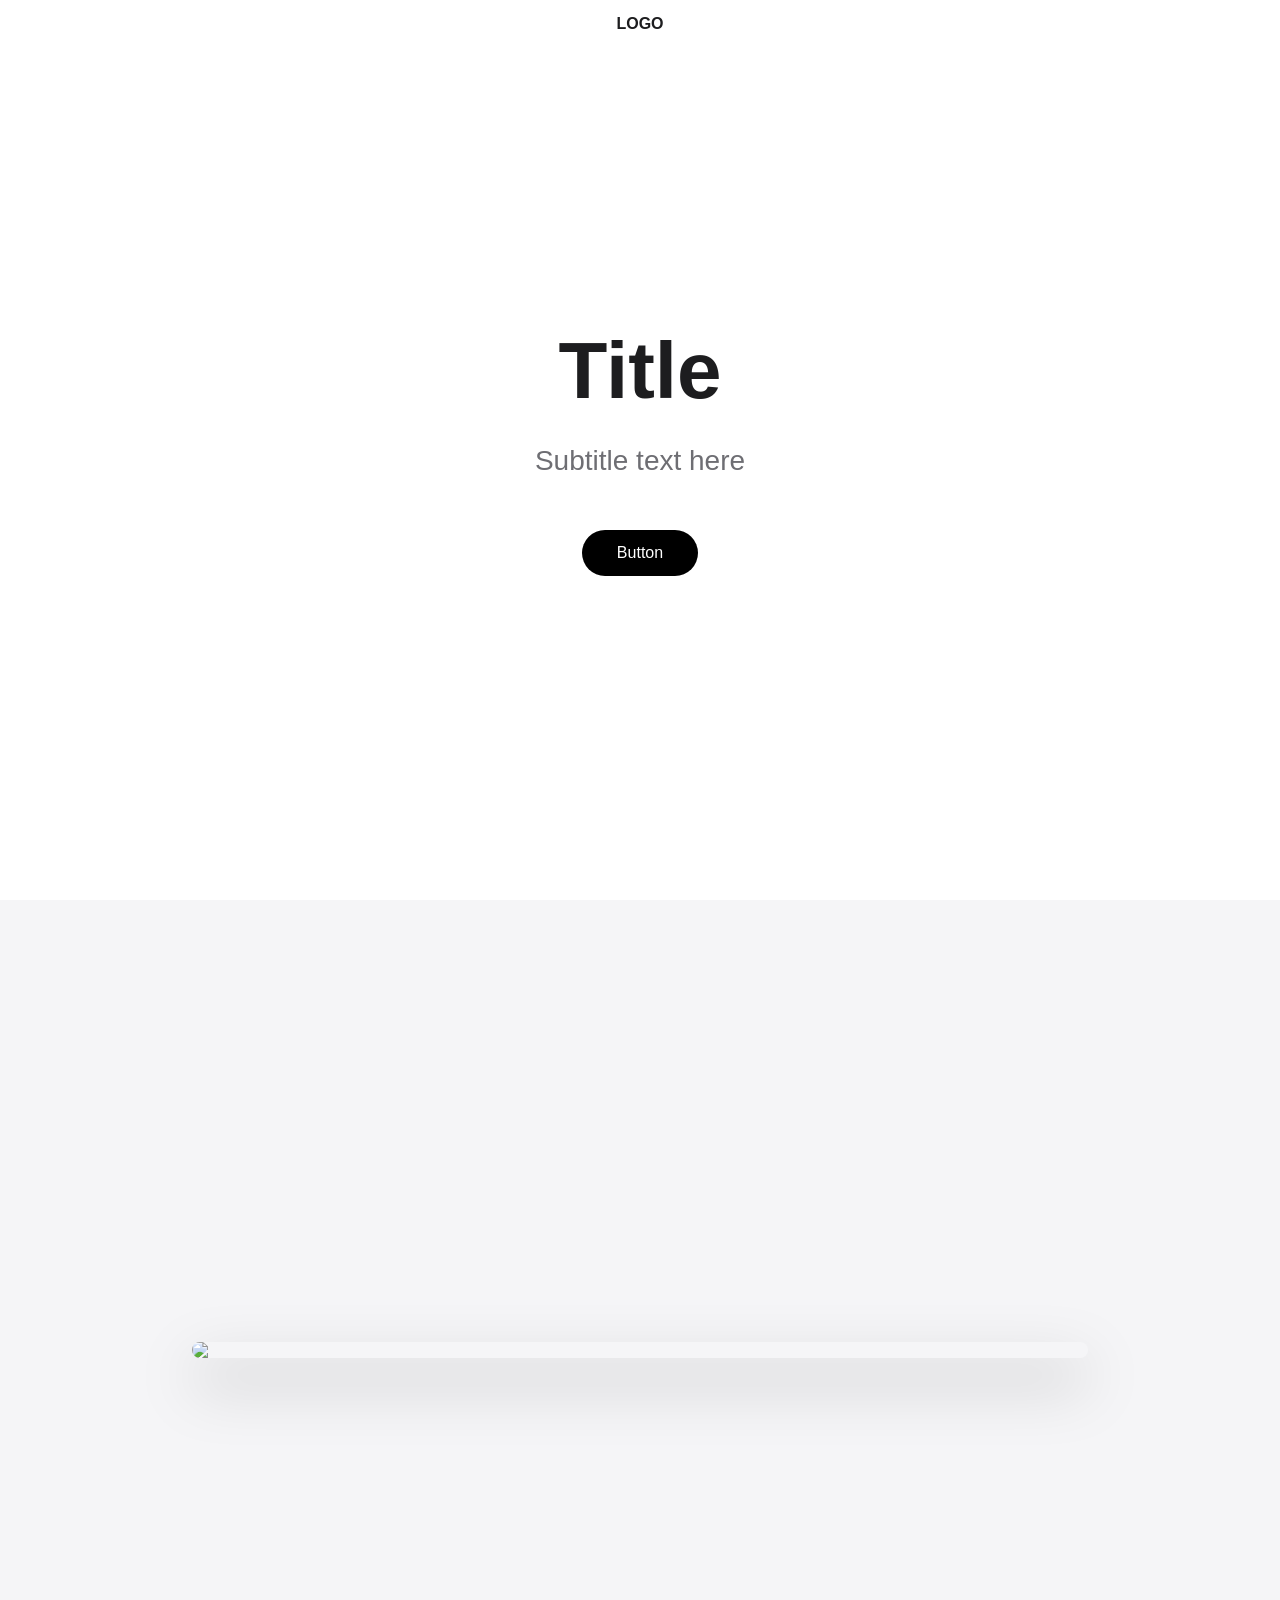
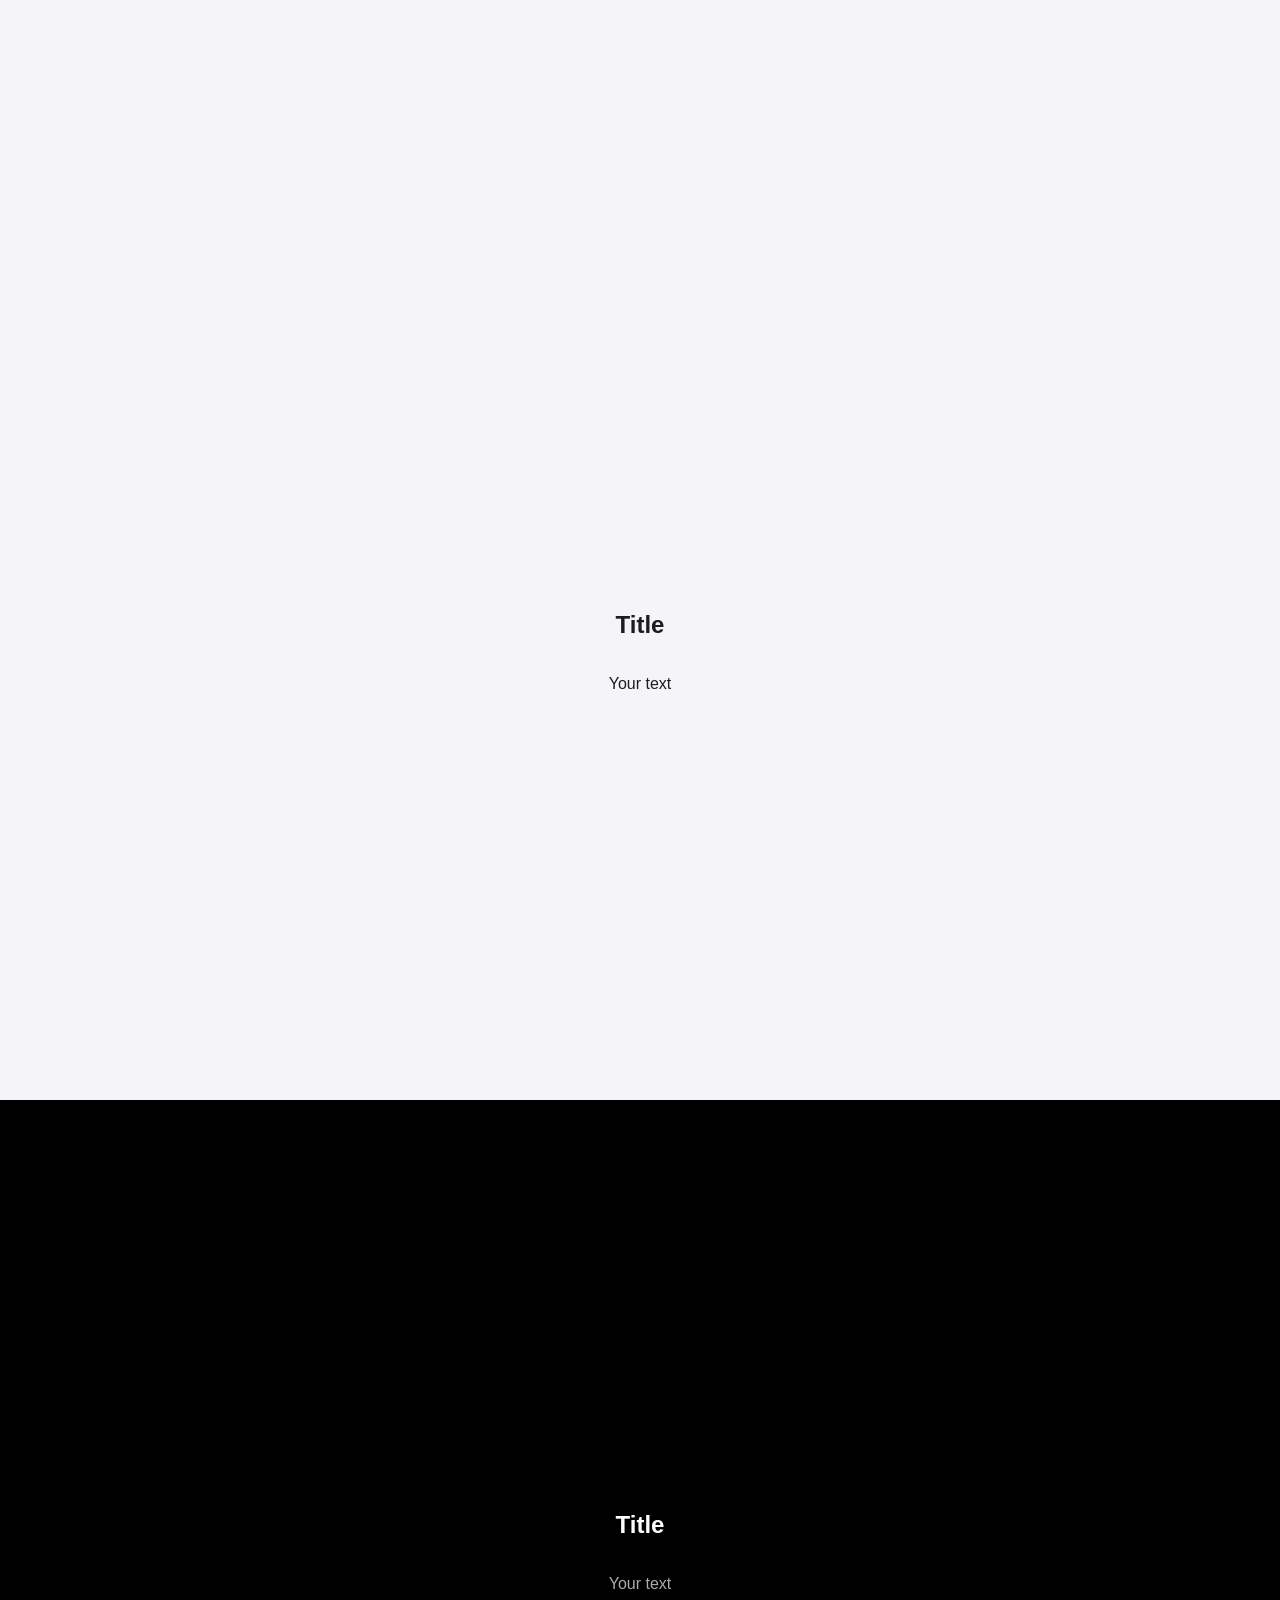
==== index.html @ 736984af "Add files via upload" ====
<!DOCTYPE html>
<html lang="en">
<head>
<meta charset="UTF-8">
<meta name="viewport" content="width=device-width, initial-scale=1.0">
<title>Website</title>

<style>
body {
    margin: 0;
    font-family: -apple-system, BlinkMacSystemFont, "San Francisco", Arial;
    background: #f5f5f7;
    color: #1d1d1f;
    overflow-x: hidden;
}

/* HEADER */
header {
    position: fixed;
    width: 100%;
    top: 0;
    background: rgba(255,255,255,0.7);
    backdrop-filter: blur(15px);
    padding: 15px 0;
    text-align: center;
    font-weight: 600;
    z-index: 1000;
}

/* SECTIONS */
section {
    height: 100vh;
    display: flex;
    flex-direction: column;
    justify-content: center;
    align-items: center;
    text-align: center;

    opacity: 0;
    transform: translateY(60px);
    transition: 1s ease;
}

section.active {
    opacity: 1;
    transform: translateY(0);
}

/* HERO */
.hero {
    background: white;
}

.hero h1 {
    font-size: 80px;
    margin: 0;
}

.hero p {
    font-size: 28px;
    color: #6e6e73;
}

/* IMAGE BLOCK */
.image-block img {
    width: 70%;
    border-radius: 30px;
    box-shadow: 0 25px 60px rgba(0,0,0,0.25);
    transition: 1s;
}

.image-block img:hover {
    transform: scale(1.05);
}

/* DARK SECTION */
.dark {
    background: black;
    color: white;
}

.dark p {
    color: #aaa;
}

/* BUTTON */
button {
    margin-top: 25px;
    padding: 14px 35px;
    border-radius: 30px;
    border: none;
    background: black;
    color: white;
    font-size: 16px;
    cursor: pointer;
    transition: 0.3s;
}

button:hover {
    background: #333;
}

/* FADE IN ON SCROLL */
.fade {
    opacity: 0;
    transform: translateY(50px);
    transition: 1s;
}

.fade.show {
    opacity: 1;
    transform: translateY(0);
}

</style>
</head>

<body>

<header>LOGO</header>

<!-- HERO -->
<section class="hero active">
    <h1>Title</h1>
    <p>Subtitle text here</p>
    <button>Button</button>
</section>

<!-- IMAGE -->
<section class="image-block">
    <img src="https://images.unsplash.com/photo-1517336714739-489689fd1ca8">
</section>

<!-- SECOND -->
<section>
    <h1>Title</h1>
    <p>Your text</p>
</section>

<!-- DARK -->
<section class="dark">
    <h1>Title</h1>
    <p>Your text</p>
</section>

<script>
const sections = document.querySelectorAll("section");

window.addEventListener("scroll", () => {
    sections.forEach(sec => {
        const top = sec.getBoundingClientRect().top;
        if (top < window.innerHeight - 100) {
            sec.classList.add("active");
        }
    });
});
</script>

</body>
</html>
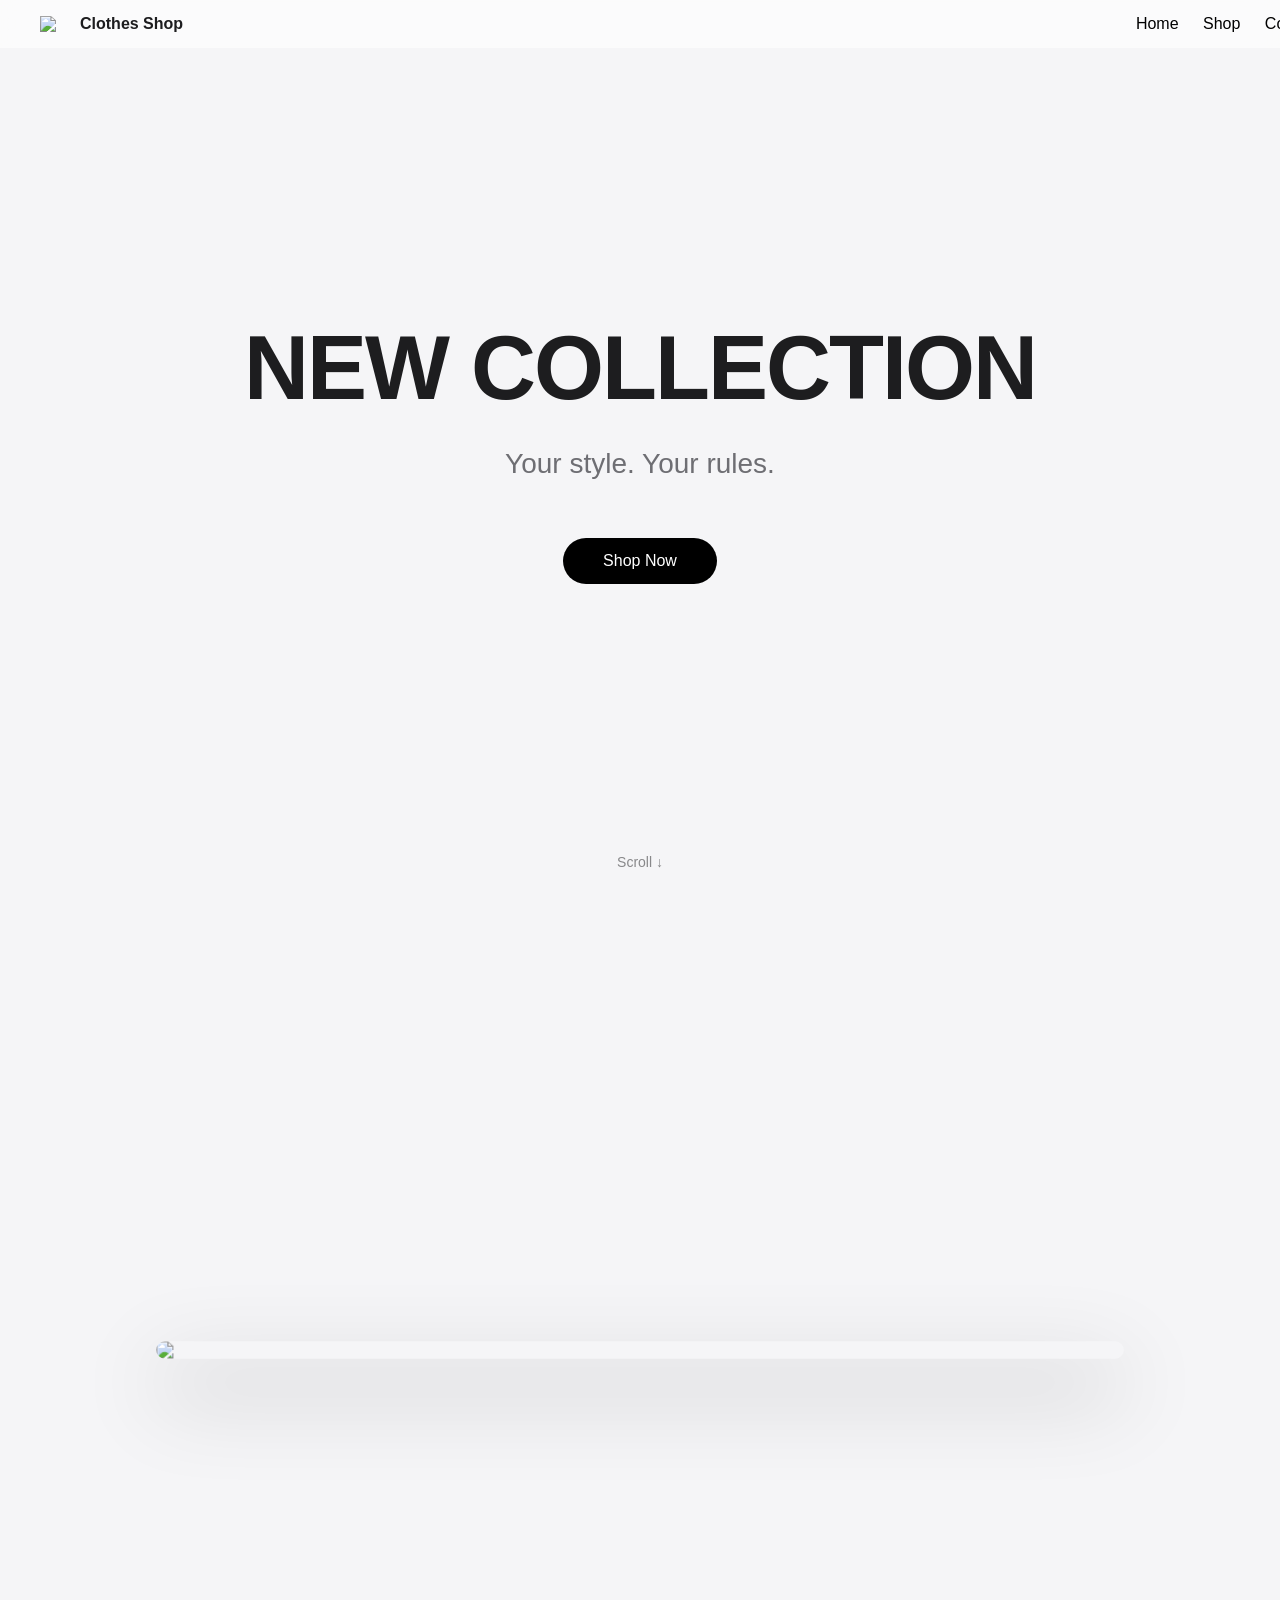
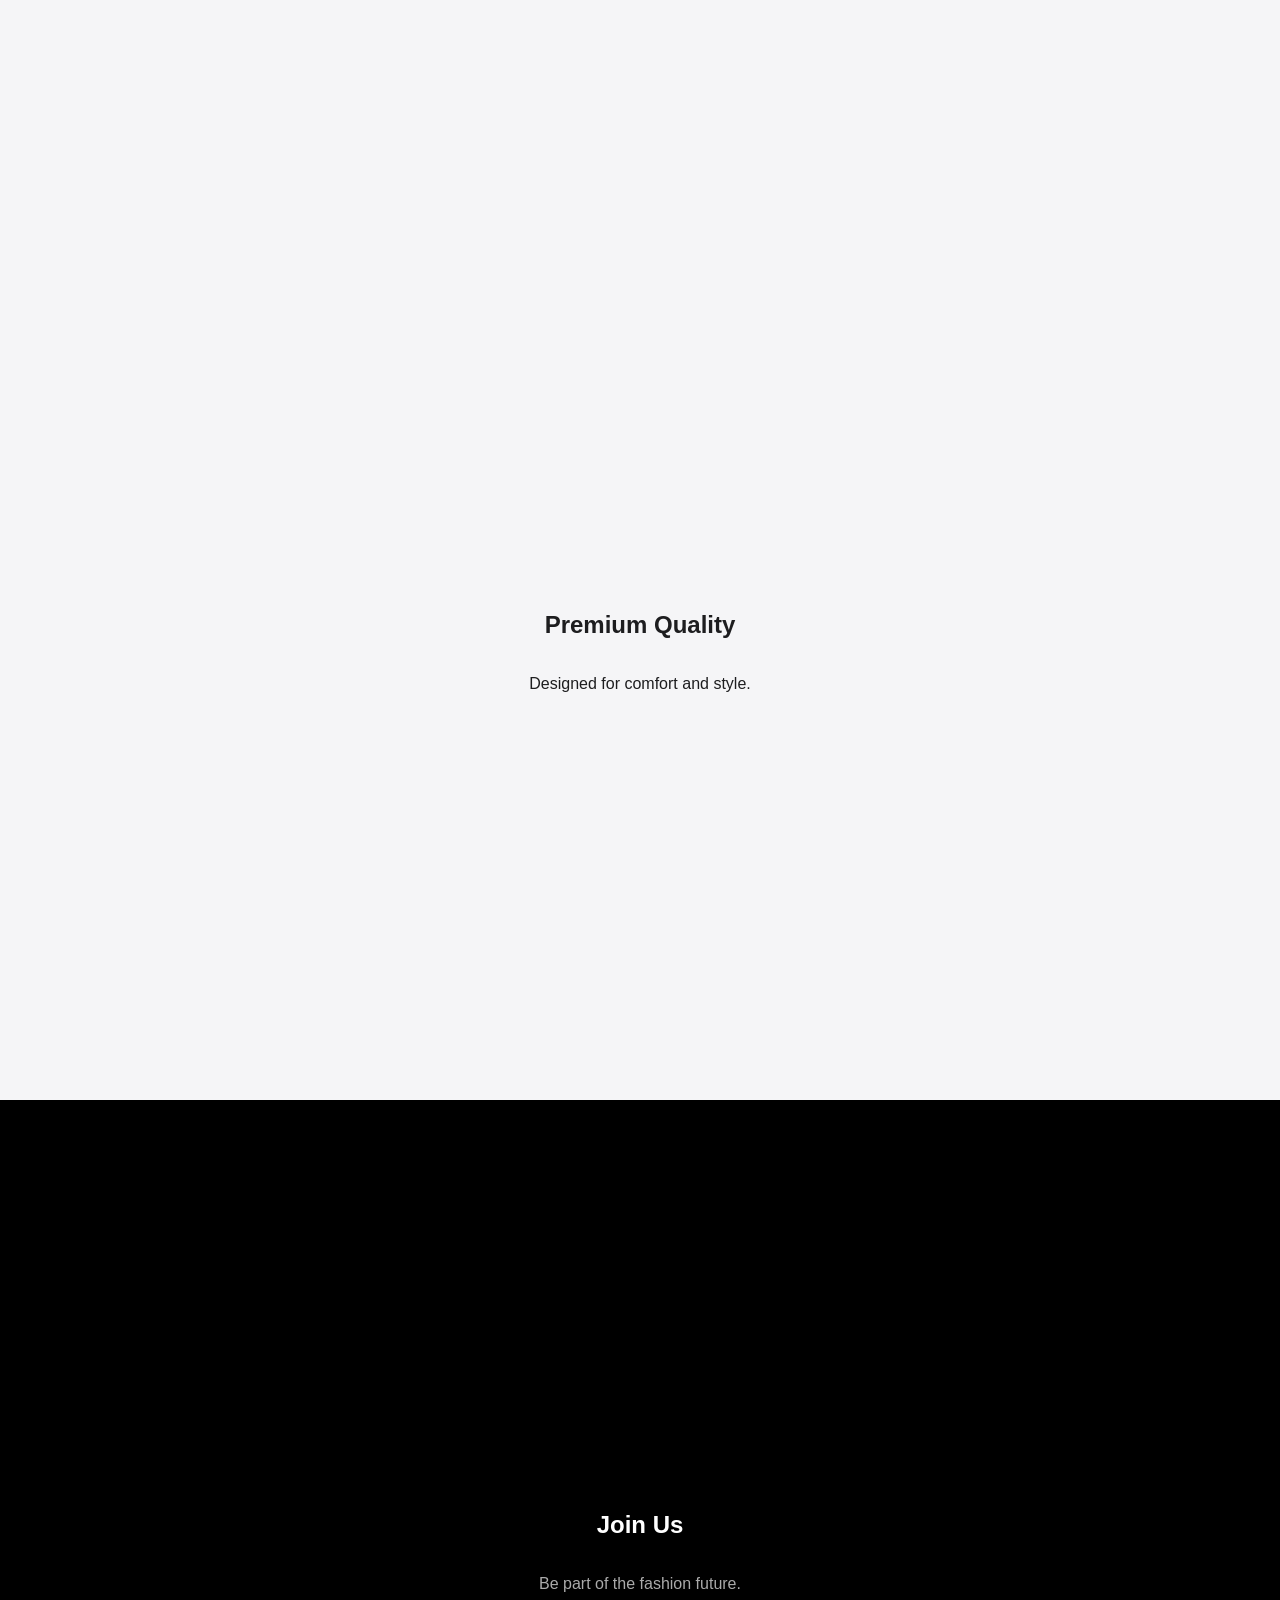
==== commit 87d61765: "Rename зшл.html to index.html" ====
--- a/index.html
+++ b/index.html
@@ -3,12 +3,12 @@
 <head>
 <meta charset="UTF-8">
 <meta name="viewport" content="width=device-width, initial-scale=1.0">
-<title>Website</title>
+<title>Clothes Shop</title>
 
 <style>
 body {
     margin: 0;
-    font-family: -apple-system, BlinkMacSystemFont, "San Francisco", Arial;
+    font-family: -apple-system, BlinkMacSystemFont, Arial;
     background: #f5f5f7;
     color: #1d1d1f;
     overflow-x: hidden;
@@ -19,12 +19,37 @@
     position: fixed;
     width: 100%;
     top: 0;
-    background: rgba(255,255,255,0.7);
+    display: flex;
+    justify-content: space-between;
+    align-items: center;
+    padding: 15px 40px;
+    background: rgba(255,255,255,0.6);
     backdrop-filter: blur(15px);
-    padding: 15px 0;
-    text-align: center;
+    z-index: 1000;
+}
+
+.logo {
+    display: flex;
+    align-items: center;
+    gap: 10px;
     font-weight: 600;
-    z-index: 1000;
+}
+
+.logo img {
+    width: 30px;
+}
+
+/* NAV */
+nav a {
+    margin-left: 20px;
+    text-decoration: none;
+    color: black;
+    font-weight: 500;
+    transition: 0.3s;
+}
+
+nav a:hover {
+    opacity: 0.6;
 }
 
 /* SECTIONS */
@@ -37,23 +62,20 @@
     text-align: center;
 
     opacity: 0;
-    transform: translateY(60px);
-    transition: 1s ease;
+    transform: translateY(80px) scale(0.95);
+    transition: all 1s ease;
 }
 
 section.active {
     opacity: 1;
-    transform: translateY(0);
+    transform: translateY(0) scale(1);
 }
 
 /* HERO */
-.hero {
-    background: white;
-}
-
 .hero h1 {
-    font-size: 80px;
+    font-size: 90px;
     margin: 0;
+    letter-spacing: -2px;
 }
 
 .hero p {
@@ -61,55 +83,59 @@
     color: #6e6e73;
 }
 
-/* IMAGE BLOCK */
-.image-block img {
-    width: 70%;
-    border-radius: 30px;
-    box-shadow: 0 25px 60px rgba(0,0,0,0.25);
-    transition: 1s;
-}
-
-.image-block img:hover {
-    transform: scale(1.05);
-}
-
-/* DARK SECTION */
-.dark {
-    background: black;
-    color: white;
-}
-
-.dark p {
-    color: #aaa;
-}
-
 /* BUTTON */
 button {
-    margin-top: 25px;
-    padding: 14px 35px;
+    margin-top: 30px;
+    padding: 14px 40px;
     border-radius: 30px;
     border: none;
     background: black;
     color: white;
     font-size: 16px;
     cursor: pointer;
-    transition: 0.3s;
+    transition: 0.4s;
 }
 
 button:hover {
-    background: #333;
-}
-
-/* FADE IN ON SCROLL */
-.fade {
-    opacity: 0;
-    transform: translateY(50px);
-    transition: 1s;
-}
-
-.fade.show {
-    opacity: 1;
-    transform: translateY(0);
+    transform: scale(1.05);
+    background: #222;
+}
+
+/* IMAGE BLOCK */
+.image-block img {
+    width: 70%;
+    border-radius: 30px;
+    box-shadow: 0 30px 80px rgba(0,0,0,0.3);
+    transition: transform 1s ease, opacity 1s;
+}
+
+/* PARALLAX EFFECT */
+.image-block.active img {
+    transform: scale(1.08);
+}
+
+/* DARK */
+.dark {
+    background: black;
+    color: white;
+}
+
+.dark p {
+    color: #aaa;
+}
+
+/* SCROLL INDICATOR */
+.scroll {
+    position: absolute;
+    bottom: 30px;
+    font-size: 14px;
+    opacity: 0.5;
+    animation: bounce 2s infinite;
+}
+
+@keyframes bounce {
+    0%,100% { transform: translateY(0);}
+    50% { transform: translateY(10px);}
 }
 
 </style>
@@ -117,44 +143,58 @@
 
 <body>
 
-<header>LOGO</header>
+<header>
+    <div class="logo">
+        <img src="https://cdn-icons-png.flaticon.com/512/892/892458.png">
+        Clothes Shop
+    </div>
+    <nav>
+        <a href="#">Home</a>
+        <a href="#">Shop</a>
+        <a href="#">Contact</a>
+    </nav>
+</header>
 
 <!-- HERO -->
 <section class="hero active">
-    <h1>Title</h1>
-    <p>Subtitle text here</p>
-    <button>Button</button>
+    <h1>NEW COLLECTION</h1>
+    <p>Your style. Your rules.</p>
+    <button>Shop Now</button>
+    <div class="scroll">Scroll ↓</div>
 </section>
 
 <!-- IMAGE -->
 <section class="image-block">
-    <img src="https://images.unsplash.com/photo-1517336714739-489689fd1ca8">
+    <img src="https://images.unsplash.com/photo-1523381210434-271e8be1f52b">
 </section>
 
 <!-- SECOND -->
 <section>
-    <h1>Title</h1>
-    <p>Your text</p>
+    <h1>Premium Quality</h1>
+    <p>Designed for comfort and style.</p>
 </section>
 
 <!-- DARK -->
 <section class="dark">
-    <h1>Title</h1>
-    <p>Your text</p>
+    <h1>Join Us</h1>
+    <p>Be part of the fashion future.</p>
 </section>
 
 <script>
 const sections = document.querySelectorAll("section");
 
-window.addEventListener("scroll", () => {
+function showOnScroll() {
     sections.forEach(sec => {
         const top = sec.getBoundingClientRect().top;
         if (top < window.innerHeight - 100) {
             sec.classList.add("active");
         }
     });
-});
+}
+
+window.addEventListener("scroll", showOnScroll);
+showOnScroll();
 </script>
 
 </body>
-</html>+</html>
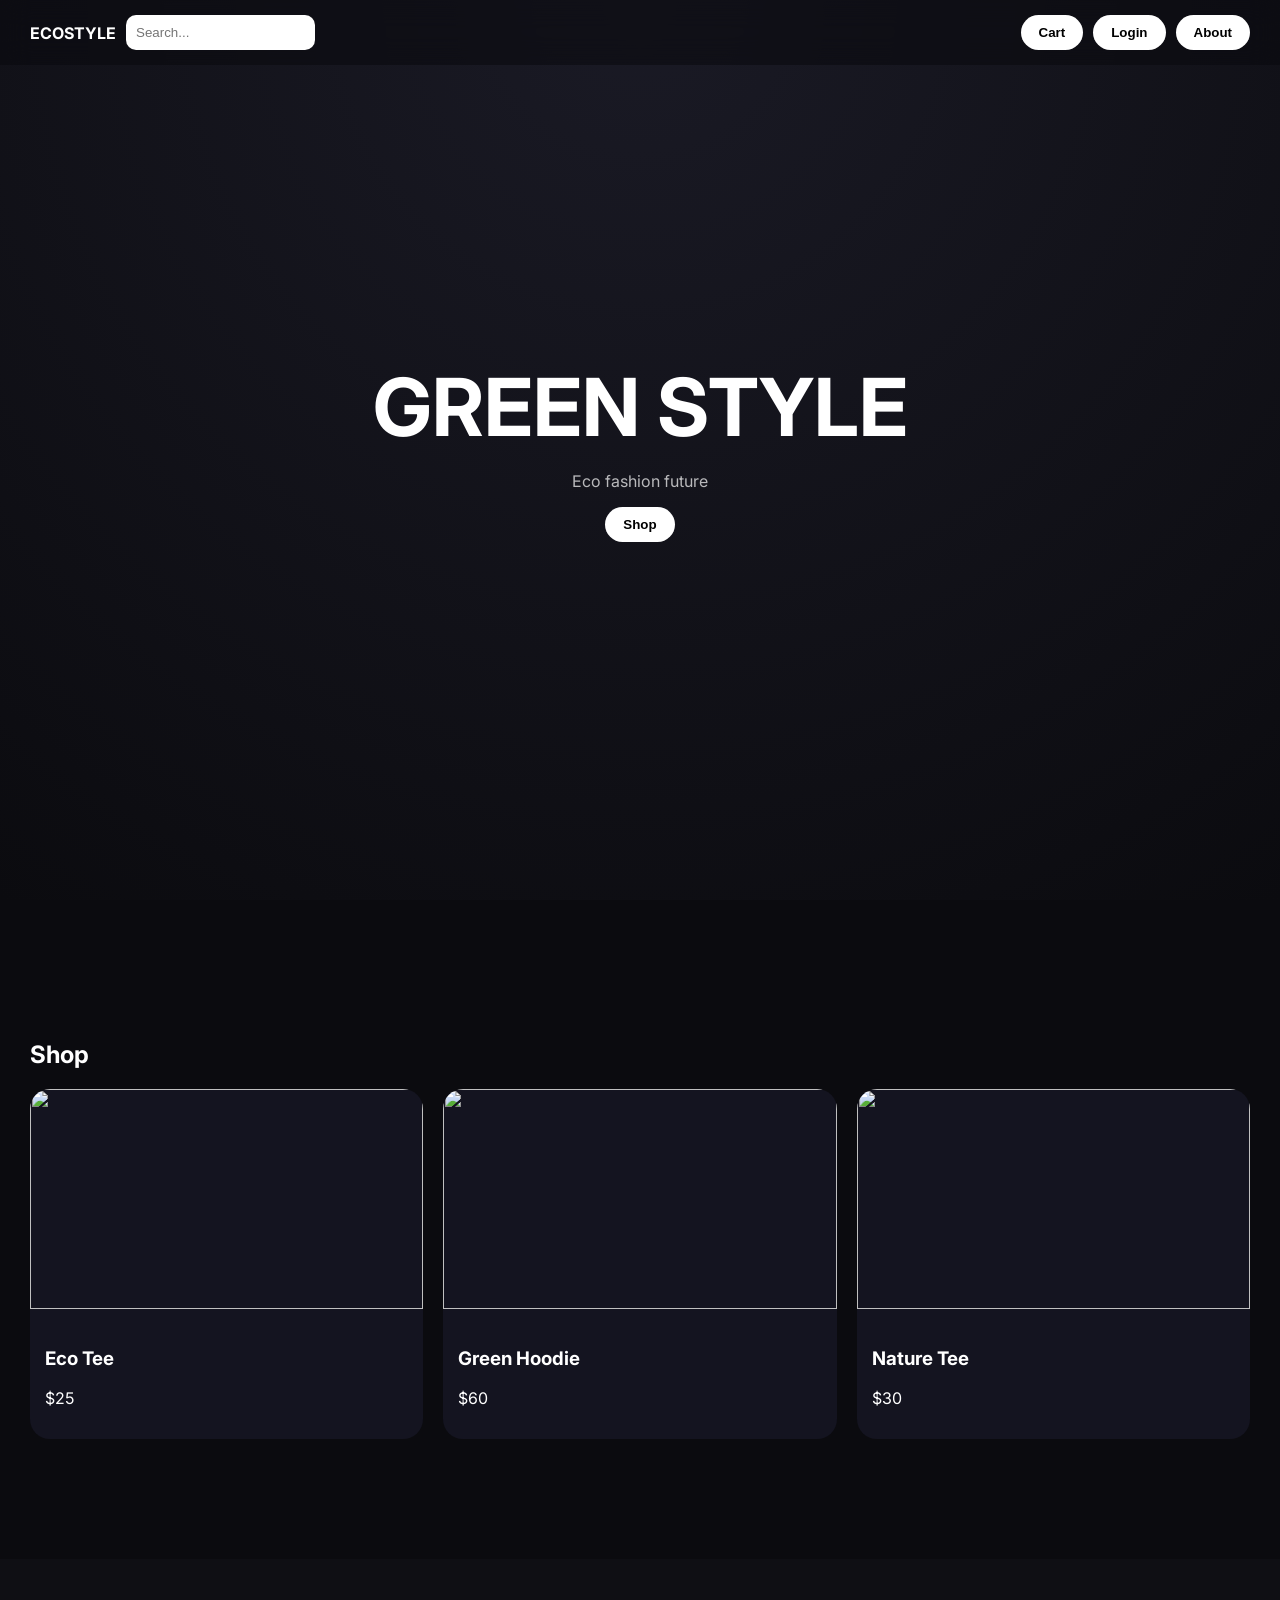
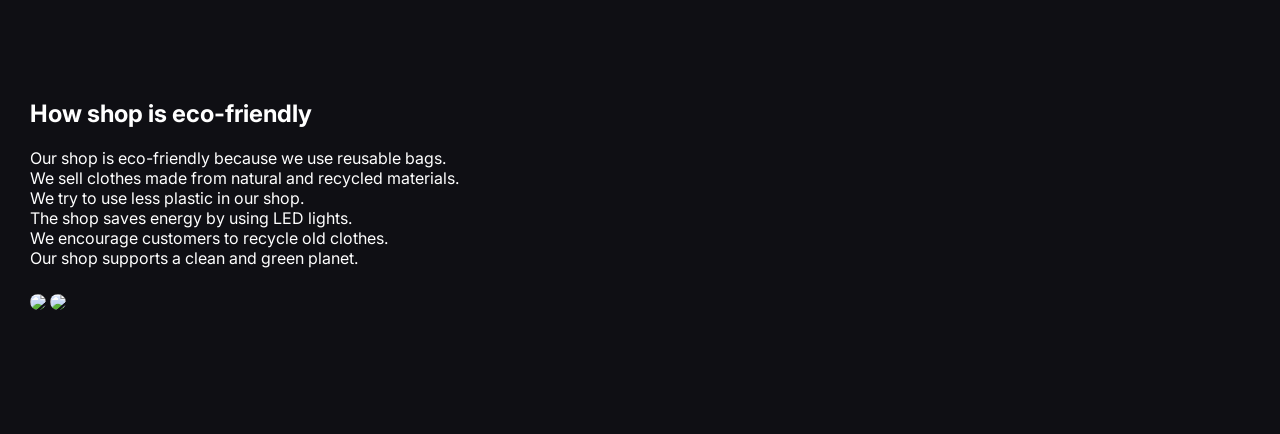
==== commit fec5949b: "Rename 56555.html to index.html" ====
--- a/index.html
+++ b/index.html
@@ -1,199 +1,298 @@
 <!DOCTYPE html>
 <html lang="en">
 <head>
-<meta charset="UTF-8">
-<meta name="viewport" content="width=device-width, initial-scale=1.0">
-<title>Clothes Shop</title>
+<meta charset="UTF-8" />
+<meta name="viewport" content="width=device-width, initial-scale=1.0"/>
+<title>Eco Fashion Store</title>
+
+<link href="https://fonts.googleapis.com/css2?family=Inter:wght@300;400;600;800&display=swap" rel="stylesheet">
 
 <style>
-body {
-    margin: 0;
-    font-family: -apple-system, BlinkMacSystemFont, Arial;
-    background: #f5f5f7;
-    color: #1d1d1f;
-    overflow-x: hidden;
-}
-
-/* HEADER */
-header {
-    position: fixed;
-    width: 100%;
-    top: 0;
-    display: flex;
-    justify-content: space-between;
-    align-items: center;
-    padding: 15px 40px;
-    background: rgba(255,255,255,0.6);
-    backdrop-filter: blur(15px);
-    z-index: 1000;
-}
-
-.logo {
-    display: flex;
-    align-items: center;
-    gap: 10px;
-    font-weight: 600;
-}
-
-.logo img {
-    width: 30px;
+*{box-sizing:border-box}
+body{
+margin:0;
+font-family:Inter,Arial;
+background:#0b0b0f;
+color:white;
+overflow-x:hidden;
 }
 
 /* NAV */
-nav a {
-    margin-left: 20px;
-    text-decoration: none;
-    color: black;
-    font-weight: 500;
-    transition: 0.3s;
-}
-
-nav a:hover {
-    opacity: 0.6;
-}
-
-/* SECTIONS */
-section {
-    height: 100vh;
-    display: flex;
-    flex-direction: column;
-    justify-content: center;
-    align-items: center;
-    text-align: center;
-
-    opacity: 0;
-    transform: translateY(80px) scale(0.95);
-    transition: all 1s ease;
-}
-
-section.active {
-    opacity: 1;
-    transform: translateY(0) scale(1);
+nav{
+position:fixed;
+top:0;
+width:100%;
+display:flex;
+justify-content:space-between;
+align-items:center;
+padding:15px 30px;
+background:rgba(10,10,15,0.6);
+backdrop-filter:blur(14px);
+z-index:1000;
+}
+
+nav .left, nav .right{display:flex;gap:10px;align-items:center}
+
+button{
+border:none;
+padding:10px 18px;
+border-radius:999px;
+cursor:pointer;
+background:white;
+color:black;
+font-weight:600;
+transition:.25s;
+}
+button:hover{transform:scale(1.05)}
+
+input{
+padding:10px;
+border-radius:10px;
+border:none;
+outline:none;
 }
 
 /* HERO */
-.hero h1 {
-    font-size: 90px;
-    margin: 0;
-    letter-spacing: -2px;
-}
-
-.hero p {
-    font-size: 28px;
-    color: #6e6e73;
-}
-
-/* BUTTON */
-button {
-    margin-top: 30px;
-    padding: 14px 40px;
-    border-radius: 30px;
-    border: none;
-    background: black;
-    color: white;
-    font-size: 16px;
-    cursor: pointer;
-    transition: 0.4s;
-}
-
-button:hover {
-    transform: scale(1.05);
-    background: #222;
-}
-
-/* IMAGE BLOCK */
-.image-block img {
-    width: 70%;
-    border-radius: 30px;
-    box-shadow: 0 30px 80px rgba(0,0,0,0.3);
-    transition: transform 1s ease, opacity 1s;
-}
-
-/* PARALLAX EFFECT */
-.image-block.active img {
-    transform: scale(1.08);
-}
-
-/* DARK */
-.dark {
-    background: black;
-    color: white;
-}
-
-.dark p {
-    color: #aaa;
-}
-
-/* SCROLL INDICATOR */
-.scroll {
-    position: absolute;
-    bottom: 30px;
-    font-size: 14px;
-    opacity: 0.5;
-    animation: bounce 2s infinite;
-}
-
-@keyframes bounce {
-    0%,100% { transform: translateY(0);}
-    50% { transform: translateY(10px);}
+.hero{
+height:100vh;
+display:flex;
+flex-direction:column;
+justify-content:center;
+align-items:center;
+text-align:center;
+background:radial-gradient(circle at top,#1a1a25,#0b0b0f);
+}
+
+.hero h1{font-size:80px;margin:0}
+.hero p{opacity:.7}
+
+/* SHOP */
+.section{padding:120px 30px}
+
+.grid{
+display:grid;
+grid-template-columns:repeat(auto-fit,minmax(260px,1fr));
+gap:20px;
+perspective:1000px;
+}
+
+.card{
+background:#141420;
+border-radius:20px;
+overflow:hidden;
+transition:transform .2s;
+}
+
+.card img{
+width:100%;height:220px;object-fit:cover;
+}
+
+.card-content{padding:15px}
+
+.price{opacity:.8;margin-top:5px}
+
+/* CART */
+.cart{
+position:fixed;
+right:-420px;
+top:0;
+width:380px;
+height:100%;
+background:#0f0f14;
+transition:.4s;
+z-index:2000;
+padding:20px;
+overflow:auto;
+}
+.cart.active{right:0}
+
+.overlay{
+position:fixed;inset:0;
+background:rgba(0,0,0,0.5);
+display:none;
+z-index:1500;
+}
+.overlay.active{display:block}
+
+/* MODAL */
+.modal,.pay,.auth,.order{
+position:fixed;inset:0;
+display:none;
+align-items:center;
+justify-content:center;
+background:rgba(0,0,0,0.7);
+z-index:3000;
+}
+.modal.active,.pay.active,.auth.active,.order.active{display:flex}
+
+.box{
+background:#141420;
+padding:20px;
+border-radius:20px;
+width:350px;
+}
+
+/* ABOUT */
+.about{
+padding:120px 30px;
+background:#0f0f14;
+}
+
+.about img{
+width:100%;border-radius:15px;margin-top:10px
+}
+
+.slide{
+transform:translateX(100px);
+opacity:0;
+transition:1s;
+}
+.slide.show{
+transform:translateX(0);
+opacity:1;
+}
+
+/* 3D HOVER */
+.card:hover{
+transform:rotateX(8deg) rotateY(-8deg) scale(1.03);
 }
 
 </style>
 </head>
-
 <body>
 
-<header>
-    <div class="logo">
-        <img src="https://cdn-icons-png.flaticon.com/512/892/892458.png">
-        Clothes Shop
-    </div>
-    <nav>
-        <a href="#">Home</a>
-        <a href="#">Shop</a>
-        <a href="#">Contact</a>
-    </nav>
-</header>
-
-<!-- HERO -->
-<section class="hero active">
-    <h1>NEW COLLECTION</h1>
-    <p>Your style. Your rules.</p>
-    <button>Shop Now</button>
-    <div class="scroll">Scroll ↓</div>
+<nav>
+<div class="left">
+<b>ECOSTYLE</b>
+<input id="search" placeholder="Search..." oninput="render()">
+</div>
+
+<div class="right">
+<button onclick="toggleCart()">Cart</button>
+<button onclick="openAuth()">Login</button>
+<button onclick="scrollAbout()">About</button>
+</div>
+</nav>
+
+<section class="hero">
+<h1>GREEN STYLE</h1>
+<p>Eco fashion future</p>
+<button onclick="scrollShop()">Shop</button>
 </section>
 
-<!-- IMAGE -->
-<section class="image-block">
-    <img src="https://images.unsplash.com/photo-1523381210434-271e8be1f52b">
+<section class="section" id="shop">
+<h1>Shop</h1>
+<div class="grid" id="grid"></div>
 </section>
 
-<!-- SECOND -->
-<section>
-    <h1>Premium Quality</h1>
-    <p>Designed for comfort and style.</p>
+<!-- ABOUT -->
+<section class="about" id="about">
+<h2>How shop is eco-friendly</h2>
+<p>
+Our shop is eco-friendly because we use reusable bags.<br>
+We sell clothes made from natural and recycled materials.<br>
+We try to use less plastic in our shop.<br>
+The shop saves energy by using LED lights.<br>
+We encourage customers to recycle old clothes.<br>
+Our shop supports a clean and green planet.
+</p>
+<img src="https://images.unsplash.com/photo-1501004318641-b39e6451bec6">
+<img src="https://images.unsplash.com/photo-1501854140801-50d01698950b">
 </section>
 
-<!-- DARK -->
-<section class="dark">
-    <h1>Join Us</h1>
-    <p>Be part of the fashion future.</p>
-</section>
+<!-- CART -->
+<div class="overlay" id="overlay" onclick="toggleCart()"></div>
+<div class="cart" id="cart">
+<h2>Cart</h2>
+<div id="cartItems"></div>
+<button onclick="checkout()">Checkout</button>
+</div>
+
+<!-- MODAL PRODUCT -->
+<div class="modal" id="modal" onclick="closeModal()">
+<div class="box" onclick="event.stopPropagation()">
+<h2 id="mTitle"></h2>
+<button onclick="addToCart()">Add</button>
+</div>
+</div>
+
+<!-- AUTH -->
+<div class="auth" id="auth">
+<div class="box">
+<h2>Login</h2>
+<input id="user" placeholder="Name">
+<button onclick="login()">Enter</button>
+</div>
+</div>
+
+<!-- ORDER CONFIRM -->
+<div class="order" id="order">
+<div class="box">
+<h2>Order Confirmed ✔</h2>
+<p>Thanks for purchase</p>
+<button onclick="closeOrder()">OK</button>
+</div>
+</div>
 
 <script>
-const sections = document.querySelectorAll("section");
-
-function showOnScroll() {
-    sections.forEach(sec => {
-        const top = sec.getBoundingClientRect().top;
-        if (top < window.innerHeight - 100) {
-            sec.classList.add("active");
-        }
-    });
-}
-
-window.addEventListener("scroll", showOnScroll);
-showOnScroll();
+let products=[
+{name:"Eco Tee",price:25,img:"https://images.unsplash.com/photo-1520975916090"},
+{name:"Green Hoodie",price:60,img:"https://images.unsplash.com/photo-1520974722030"},
+{name:"Nature Tee",price:30,img:"https://images.unsplash.com/photo-1520975920151"}
+];
+
+let cart=[];
+let selected=null;
+let user=localStorage.getItem("user")||null;
+let orders=JSON.parse(localStorage.getItem("orders")||"[]");
+
+function render(){
+let q=document.getElementById("search").value.toLowerCase();
+let grid=document.getElementById("grid");
+grid.innerHTML="";
+
+products.filter(p=>p.name.toLowerCase().includes(q)).forEach(p=>{
+let d=document.createElement("div");
+d.className="card";
+d.innerHTML=`<img src="${p.img}"><div class='card-content'><h3>${p.name}</h3><p>$${p.price}</p></div>`;
+d.onmousemove=(e)=>{
+let x=(e.clientX-window.innerWidth/2)/20;
+let y=(e.clientY-window.innerHeight/2)/20;
+d.style.transform=`rotateY(${x}deg) rotateX(${y}deg)`;
+};
+d.onclick=()=>openProduct(p);
+grid.appendChild(d);
+});
+}
+
+function openProduct(p){selected=p;document.getElementById("modal").classList.add("active");document.getElementById("mTitle").innerText=p.name}
+function closeModal(){document.getElementById("modal").classList.remove("active")}
+
+function addToCart(){cart.push(selected);updateCart();closeModal()}
+
+function updateCart(){
+let c=document.getElementById("cartItems");c.innerHTML="";
+let t=0;
+cart.forEach(i=>{t+=i.price;c.innerHTML+=`<p>${i.name} $${i.price}</p>`});
+c.innerHTML+=`<hr>Total $${t}`
+}
+
+function toggleCart(){document.getElementById("cart").classList.toggle("active");document.getElementById("overlay").classList.toggle("active")}
+
+function checkout(){
+if(!user){openAuth();return}
+orders.push({user,cart});localStorage.setItem("orders",JSON.stringify(orders));cart=[];updateCart();document.getElementById("order").classList.add("active")
+}
+
+function closeOrder(){document.getElementById("order").classList.remove("active");toggleCart()}
+
+function openAuth(){document.getElementById("auth").classList.add("active")}
+function login(){user=document.getElementById("user").value;localStorage.setItem("user",user);document.getElementById("auth").classList.remove("active")}
+
+function scrollShop(){document.getElementById("shop").scrollIntoView({behavior:"smooth"})}
+function scrollAbout(){document.getElementById("about").scrollIntoView({behavior:"smooth"})}
+
+render();
 </script>
 
 </body>
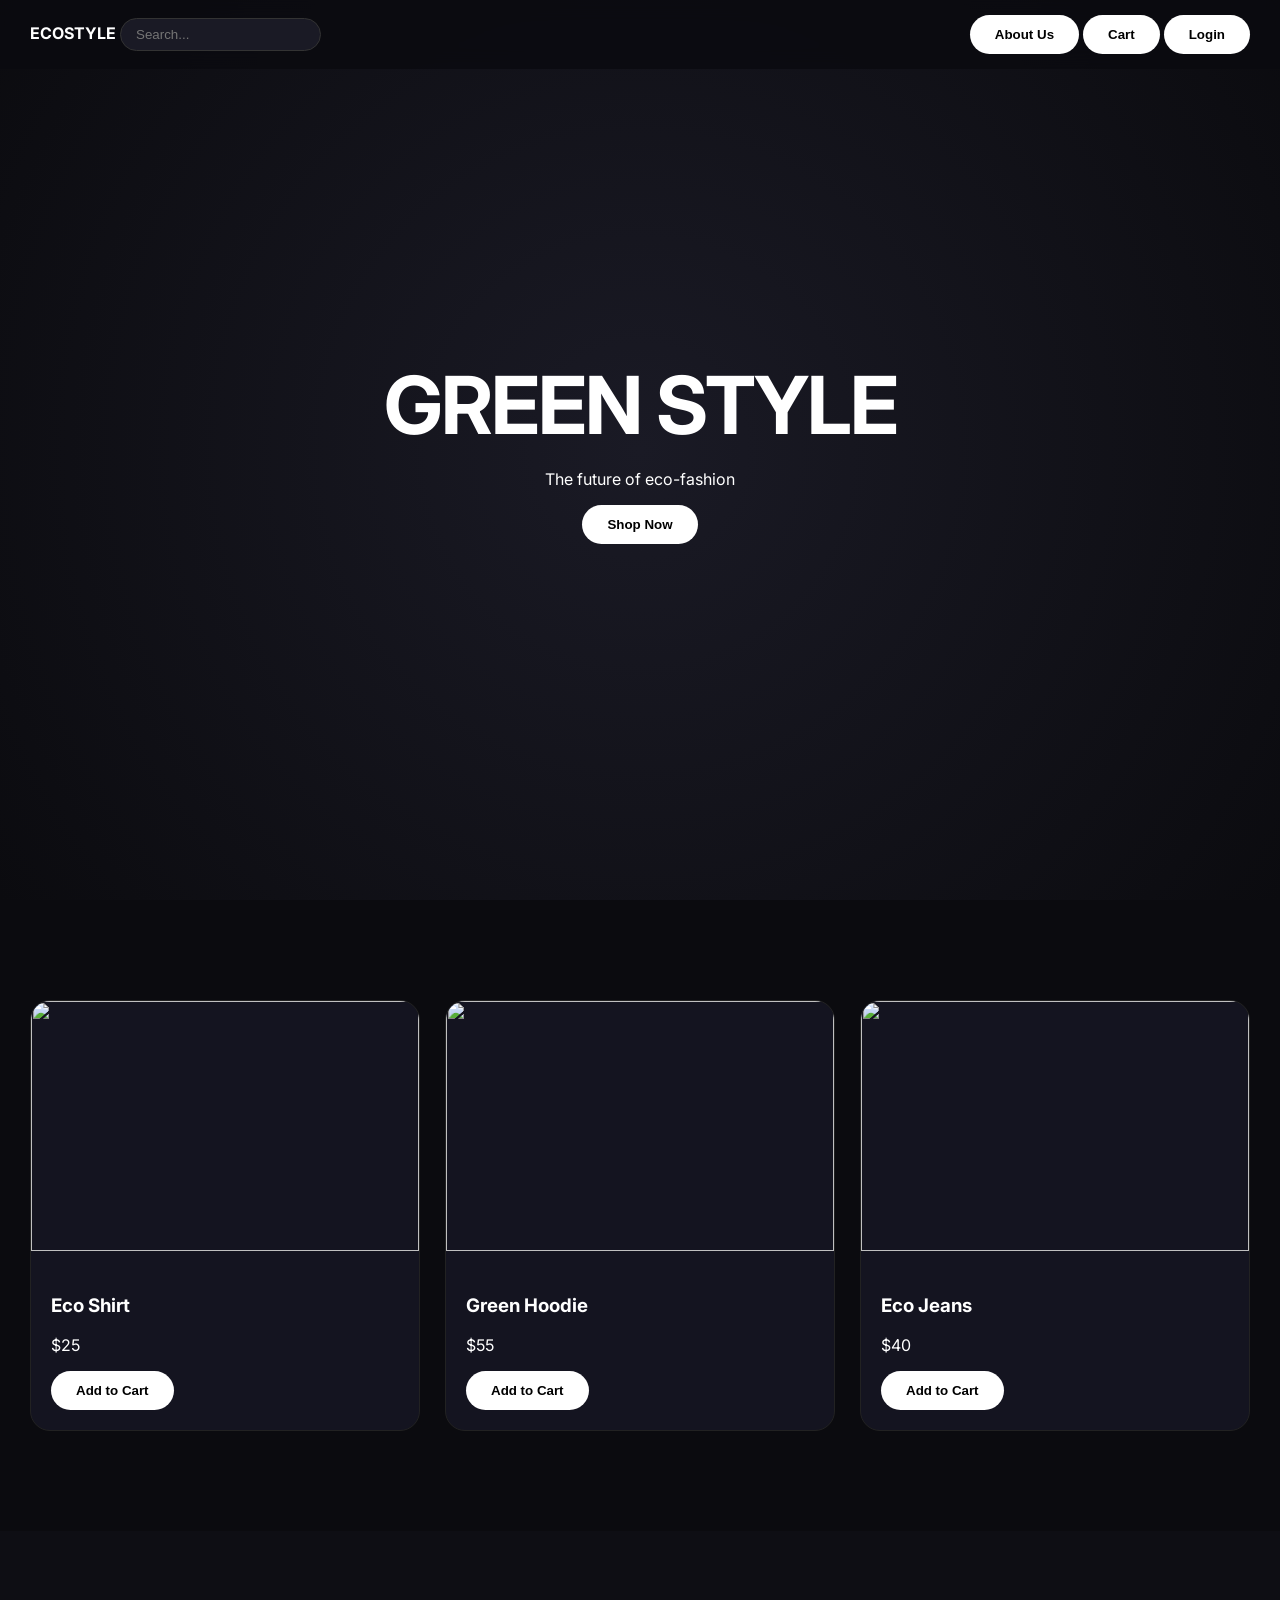
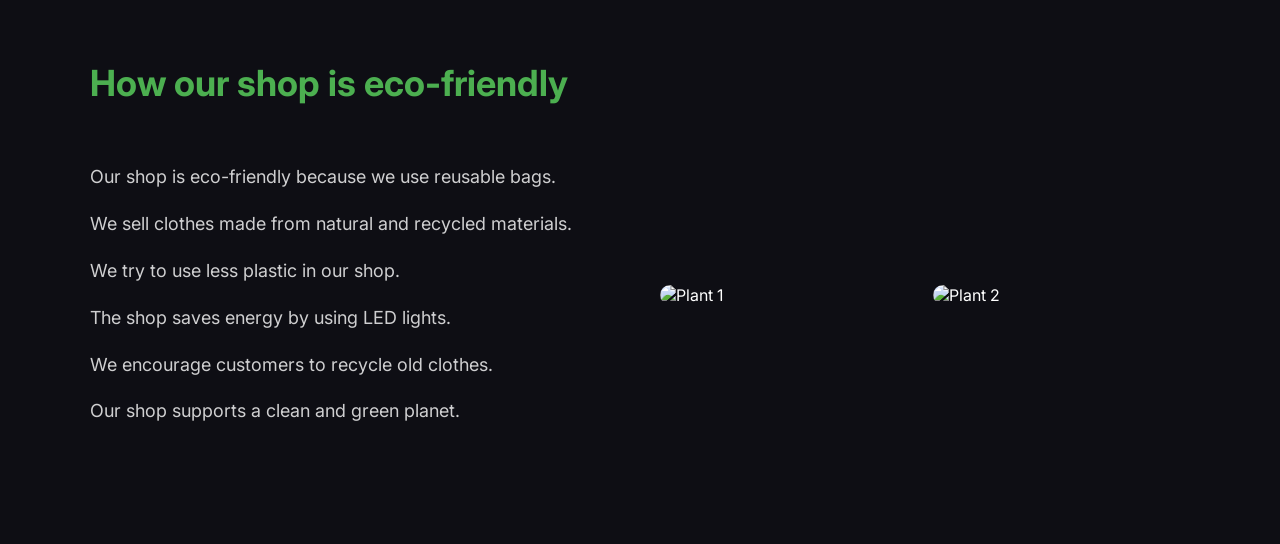
==== commit 9a7a2fee: "Add files via upload" ====
--- a/index.html
+++ b/index.html
@@ -1,299 +1,77 @@
 <!DOCTYPE html>
 <html lang="en">
 <head>
-<meta charset="UTF-8" />
-<meta name="viewport" content="width=device-width, initial-scale=1.0"/>
-<title>Eco Fashion Store</title>
-
-<link href="https://fonts.googleapis.com/css2?family=Inter:wght@300;400;600;800&display=swap" rel="stylesheet">
-
-<style>
-*{box-sizing:border-box}
-body{
-margin:0;
-font-family:Inter,Arial;
-background:#0b0b0f;
-color:white;
-overflow-x:hidden;
-}
-
-/* NAV */
-nav{
-position:fixed;
-top:0;
-width:100%;
-display:flex;
-justify-content:space-between;
-align-items:center;
-padding:15px 30px;
-background:rgba(10,10,15,0.6);
-backdrop-filter:blur(14px);
-z-index:1000;
-}
-
-nav .left, nav .right{display:flex;gap:10px;align-items:center}
-
-button{
-border:none;
-padding:10px 18px;
-border-radius:999px;
-cursor:pointer;
-background:white;
-color:black;
-font-weight:600;
-transition:.25s;
-}
-button:hover{transform:scale(1.05)}
-
-input{
-padding:10px;
-border-radius:10px;
-border:none;
-outline:none;
-}
-
-/* HERO */
-.hero{
-height:100vh;
-display:flex;
-flex-direction:column;
-justify-content:center;
-align-items:center;
-text-align:center;
-background:radial-gradient(circle at top,#1a1a25,#0b0b0f);
-}
-
-.hero h1{font-size:80px;margin:0}
-.hero p{opacity:.7}
-
-/* SHOP */
-.section{padding:120px 30px}
-
-.grid{
-display:grid;
-grid-template-columns:repeat(auto-fit,minmax(260px,1fr));
-gap:20px;
-perspective:1000px;
-}
-
-.card{
-background:#141420;
-border-radius:20px;
-overflow:hidden;
-transition:transform .2s;
-}
-
-.card img{
-width:100%;height:220px;object-fit:cover;
-}
-
-.card-content{padding:15px}
-
-.price{opacity:.8;margin-top:5px}
-
-/* CART */
-.cart{
-position:fixed;
-right:-420px;
-top:0;
-width:380px;
-height:100%;
-background:#0f0f14;
-transition:.4s;
-z-index:2000;
-padding:20px;
-overflow:auto;
-}
-.cart.active{right:0}
-
-.overlay{
-position:fixed;inset:0;
-background:rgba(0,0,0,0.5);
-display:none;
-z-index:1500;
-}
-.overlay.active{display:block}
-
-/* MODAL */
-.modal,.pay,.auth,.order{
-position:fixed;inset:0;
-display:none;
-align-items:center;
-justify-content:center;
-background:rgba(0,0,0,0.7);
-z-index:3000;
-}
-.modal.active,.pay.active,.auth.active,.order.active{display:flex}
-
-.box{
-background:#141420;
-padding:20px;
-border-radius:20px;
-width:350px;
-}
-
-/* ABOUT */
-.about{
-padding:120px 30px;
-background:#0f0f14;
-}
-
-.about img{
-width:100%;border-radius:15px;margin-top:10px
-}
-
-.slide{
-transform:translateX(100px);
-opacity:0;
-transition:1s;
-}
-.slide.show{
-transform:translateX(0);
-opacity:1;
-}
-
-/* 3D HOVER */
-.card:hover{
-transform:rotateX(8deg) rotateY(-8deg) scale(1.03);
-}
-
-</style>
+    <meta charset="UTF-8">
+    <meta name="viewport" content="width=device-width, initial-scale=1.0">
+    <title>Eco Fashion Store</title>
+    <link href="https://fonts.googleapis.com/css2?family=Inter:wght@400;600;800&display=swap" rel="stylesheet">
+    <link rel="stylesheet" href="style.css">
 </head>
 <body>
 
+<!-- Контейнер для листочків -->
+<div id="leaf-container"></div>
+
+<!-- Аудіо для фонку (Матадор) -->
+<audio id="phonk-audio" src="https://www.myinstants.com/media/sounds/matador-phonk.mp3"></audio>
+
 <nav>
-<div class="left">
-<b>ECOSTYLE</b>
-<input id="search" placeholder="Search..." oninput="render()">
-</div>
-
-<div class="right">
-<button onclick="toggleCart()">Cart</button>
-<button onclick="openAuth()">Login</button>
-<button onclick="scrollAbout()">About</button>
-</div>
+    <div class="left">
+        <b>ECOSTYLE</b>
+        <input id="search" placeholder="Search..." oninput="render()">
+    </div>
+    <div class="right">
+        <button onclick="scrollAbout()">About Us</button>
+        <button onclick="toggleCart()">Cart</button>
+        <button onclick="openAuth()">Login</button>
+    </div>
 </nav>
 
 <section class="hero">
-<h1>GREEN STYLE</h1>
-<p>Eco fashion future</p>
-<button onclick="scrollShop()">Shop</button>
+    <h1>GREEN STYLE</h1>
+    <p>The future of eco-fashion</p>
+    <button onclick="scrollShop()">Shop Now</button>
 </section>
 
 <section class="section" id="shop">
-<h1>Shop</h1>
-<div class="grid" id="grid"></div>
+    <div class="grid" id="grid"></div>
 </section>
 
-<!-- ABOUT -->
-<section class="about" id="about">
-<h2>How shop is eco-friendly</h2>
-<p>
-Our shop is eco-friendly because we use reusable bags.<br>
-We sell clothes made from natural and recycled materials.<br>
-We try to use less plastic in our shop.<br>
-The shop saves energy by using LED lights.<br>
-We encourage customers to recycle old clothes.<br>
-Our shop supports a clean and green planet.
-</p>
-<img src="https://images.unsplash.com/photo-1501004318641-b39e6451bec6">
-<img src="https://images.unsplash.com/photo-1501854140801-50d01698950b">
+<section class="about-section" id="about">
+    <div class="about-content">
+        <h2>How our shop is eco-friendly</h2>
+        <div class="about-grid">
+            <div class="about-text">
+                <p>Our shop is eco-friendly because we use reusable bags.</p>
+                <p>We sell clothes made from natural and recycled materials.</p>
+                <p>We try to use less plastic in our shop.</p>
+                <p>The shop saves energy by using LED lights.</p>
+                <p>We encourage customers to recycle old clothes.</p>
+                <p>Our shop supports a clean and green planet.</p>
+            </div>
+            <div class="about-images">
+                <img src="https://images.unsplash.com/photo-1542601906990-b4d3fb778b09?w=500" alt="Plant 1">
+                <img src="https://images.unsplash.com/photo-1530836369250-ef72a3f5cda8?w=500" alt="Plant 2">
+            </div>
+        </div>
+    </div>
 </section>
 
-<!-- CART -->
 <div class="overlay" id="overlay" onclick="toggleCart()"></div>
 <div class="cart" id="cart">
-<h2>Cart</h2>
-<div id="cartItems"></div>
-<button onclick="checkout()">Checkout</button>
+    <h2>Your Cart</h2>
+    <div id="cartItems"></div>
+    <button onclick="checkout()" style="width:100%; margin-top:20px;">Checkout</button>
 </div>
 
-<!-- MODAL PRODUCT -->
-<div class="modal" id="modal" onclick="closeModal()">
-<div class="box" onclick="event.stopPropagation()">
-<h2 id="mTitle"></h2>
-<button onclick="addToCart()">Add</button>
-</div>
+<div class="auth" id="auth">
+    <div class="box">
+        <h2>Login</h2>
+        <input id="user" placeholder="Your Name" style="width:100%; margin-bottom:10px; border:1px solid #333; background:#0b0b0f; color:white; padding: 10px; border-radius: 5px;">
+        <button onclick="login()">Enter</button>
+    </div>
 </div>
 
-<!-- AUTH -->
-<div class="auth" id="auth">
-<div class="box">
-<h2>Login</h2>
-<input id="user" placeholder="Name">
-<button onclick="login()">Enter</button>
-</div>
-</div>
-
-<!-- ORDER CONFIRM -->
-<div class="order" id="order">
-<div class="box">
-<h2>Order Confirmed ✔</h2>
-<p>Thanks for purchase</p>
-<button onclick="closeOrder()">OK</button>
-</div>
-</div>
-
-<script>
-let products=[
-{name:"Eco Tee",price:25,img:"https://images.unsplash.com/photo-1520975916090"},
-{name:"Green Hoodie",price:60,img:"https://images.unsplash.com/photo-1520974722030"},
-{name:"Nature Tee",price:30,img:"https://images.unsplash.com/photo-1520975920151"}
-];
-
-let cart=[];
-let selected=null;
-let user=localStorage.getItem("user")||null;
-let orders=JSON.parse(localStorage.getItem("orders")||"[]");
-
-function render(){
-let q=document.getElementById("search").value.toLowerCase();
-let grid=document.getElementById("grid");
-grid.innerHTML="";
-
-products.filter(p=>p.name.toLowerCase().includes(q)).forEach(p=>{
-let d=document.createElement("div");
-d.className="card";
-d.innerHTML=`<img src="${p.img}"><div class='card-content'><h3>${p.name}</h3><p>$${p.price}</p></div>`;
-d.onmousemove=(e)=>{
-let x=(e.clientX-window.innerWidth/2)/20;
-let y=(e.clientY-window.innerHeight/2)/20;
-d.style.transform=`rotateY(${x}deg) rotateX(${y}deg)`;
-};
-d.onclick=()=>openProduct(p);
-grid.appendChild(d);
-});
-}
-
-function openProduct(p){selected=p;document.getElementById("modal").classList.add("active");document.getElementById("mTitle").innerText=p.name}
-function closeModal(){document.getElementById("modal").classList.remove("active")}
-
-function addToCart(){cart.push(selected);updateCart();closeModal()}
-
-function updateCart(){
-let c=document.getElementById("cartItems");c.innerHTML="";
-let t=0;
-cart.forEach(i=>{t+=i.price;c.innerHTML+=`<p>${i.name} $${i.price}</p>`});
-c.innerHTML+=`<hr>Total $${t}`
-}
-
-function toggleCart(){document.getElementById("cart").classList.toggle("active");document.getElementById("overlay").classList.toggle("active")}
-
-function checkout(){
-if(!user){openAuth();return}
-orders.push({user,cart});localStorage.setItem("orders",JSON.stringify(orders));cart=[];updateCart();document.getElementById("order").classList.add("active")
-}
-
-function closeOrder(){document.getElementById("order").classList.remove("active");toggleCart()}
-
-function openAuth(){document.getElementById("auth").classList.add("active")}
-function login(){user=document.getElementById("user").value;localStorage.setItem("user",user);document.getElementById("auth").classList.remove("active")}
-
-function scrollShop(){document.getElementById("shop").scrollIntoView({behavior:"smooth"})}
-function scrollAbout(){document.getElementById("about").scrollIntoView({behavior:"smooth"})}
-
-render();
-</script>
-
+<script src="script.js"></script>
 </body>
-</html>
+</html>
--- a/style.css
+++ b/style.css
@@ -0,0 +1,115 @@
+/* Додаткові стилі для листочків */
+#leaf-container {
+    position: fixed;
+    top: 0;
+    left: 0;
+    width: 100%;
+    height: 100%;
+    pointer-events: none; /* Щоб листочки не заважали клікати по кнопках */
+    z-index: 9999;
+    overflow: hidden;
+}
+
+.leaf {
+    position: absolute;
+    bottom: -50px;
+    width: 15px;
+    height: 15px;
+    background: #4caf50;
+    border-radius: 2px 15px; /* Форма листка */
+    opacity: 0.6;
+    animation: flyUp 6s linear forwards;
+}
+
+@keyframes flyUp {
+    0% {
+        transform: translateY(0) rotate(0deg);
+        left: var(--start-x);
+        opacity: 0;
+    }
+    10% { opacity: 0.6; }
+    90% { opacity: 0.6; }
+    100% {
+        transform: translateY(-110vh) rotate(360deg);
+        left: var(--end-x);
+        opacity: 0;
+    }
+}
+
+/* Решта вашого коду залишається без змін */
+* { box-sizing: border-box; }
+body {
+    margin: 0; font-family: 'Inter', sans-serif;
+    background: #0b0b0f; color: white; overflow-x: hidden;
+}
+
+nav {
+    position: fixed; top: 0; width: 100%; display: flex;
+    justify-content: space-between; align-items: center;
+    padding: 15px 30px; background: rgba(10,10,15,0.8);
+    backdrop-filter: blur(10px); z-index: 1000;
+}
+
+nav input {
+    background: #1a1a25; border: 1px solid #333; color: white;
+    padding: 8px 15px; border-radius: 20px; outline: none;
+}
+
+.hero {
+    height: 100vh; display: flex; flex-direction: column;
+    justify-content: center; align-items: center;
+    background: radial-gradient(circle at center, #1a1a25 0%, #0b0b0f 100%);
+}
+.hero h1 { font-size: 80px; margin: 0; letter-spacing: -2px; }
+
+.section { padding: 100px 30px; }
+.grid {
+    display: grid; grid-template-columns: repeat(auto-fit, minmax(280px, 1fr));
+    gap: 25px;
+}
+
+.card {
+    background: #141420; border-radius: 20px; overflow: hidden;
+    transition: 0.3s; cursor: pointer; border: 1px solid #222;
+}
+.card:hover { transform: translateY(-10px); border-color: #444; }
+.card img { width: 100%; height: 250px; object-fit: cover; }
+.card-content { padding: 20px; }
+
+.about-section { padding: 100px 30px; background: #0e0e14; }
+.about-content { max-width: 1100px; margin: 0 auto; }
+.about-content h2 { font-size: 36px; margin-bottom: 40px; color: #4caf50; }
+.about-grid { display: grid; grid-template-columns: 1fr 1fr; gap: 40px; align-items: center; }
+.about-text p { font-size: 18px; line-height: 1.6; opacity: 0.8; }
+.about-images { display: grid; grid-template-columns: 1fr 1fr; gap: 15px; }
+.about-images img { width: 100%; border-radius: 15px; }
+
+button {
+    padding: 12px 25px; border-radius: 30px; border: none;
+    background: white; color: black; font-weight: 600;
+    cursor: pointer; transition: 0.2s;
+}
+button:hover { transform: scale(1.05); background: #eee; }
+
+.cart {
+    position: fixed; right: -400px; top: 0; width: 350px; height: 100%;
+    background: #0f0f14; padding: 30px; transition: 0.4s; z-index: 2000;
+}
+.cart.active { right: 0; }
+.overlay {
+    position: fixed; inset: 0; background: rgba(0,0,0,0.7);
+    display: none; z-index: 1500;
+}
+.overlay.active { display: block; }
+
+.auth {
+    position: fixed; inset: 0; display: none; align-items: center;
+    justify-content: center; background: rgba(0,0,0,0.8); z-index: 3000;
+}
+.auth.active { display: flex; }
+.box { background: #141420; padding: 40px; border-radius: 25px; text-align: center; }
+
+@media (max-width: 768px) {
+    .about-grid { grid-template-columns: 1fr; }
+    .hero h1 { font-size: 40px; }
+}
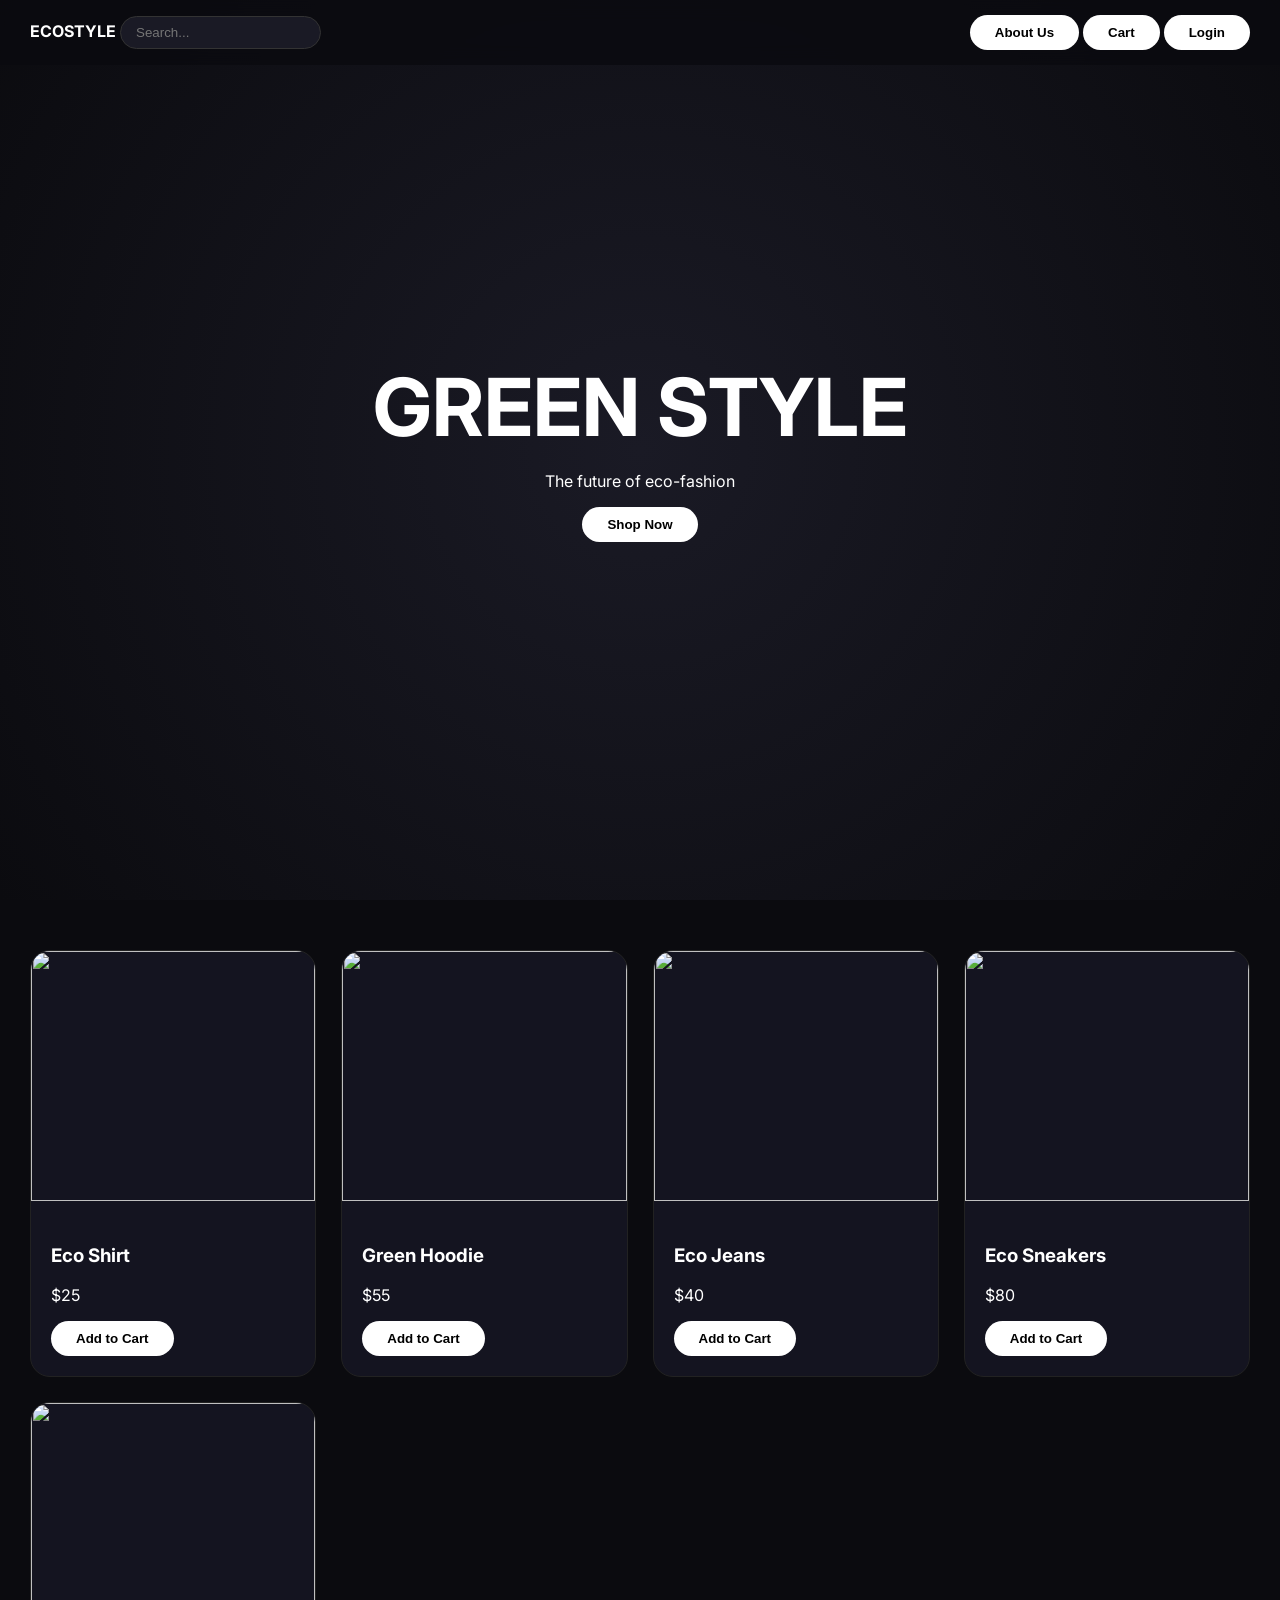
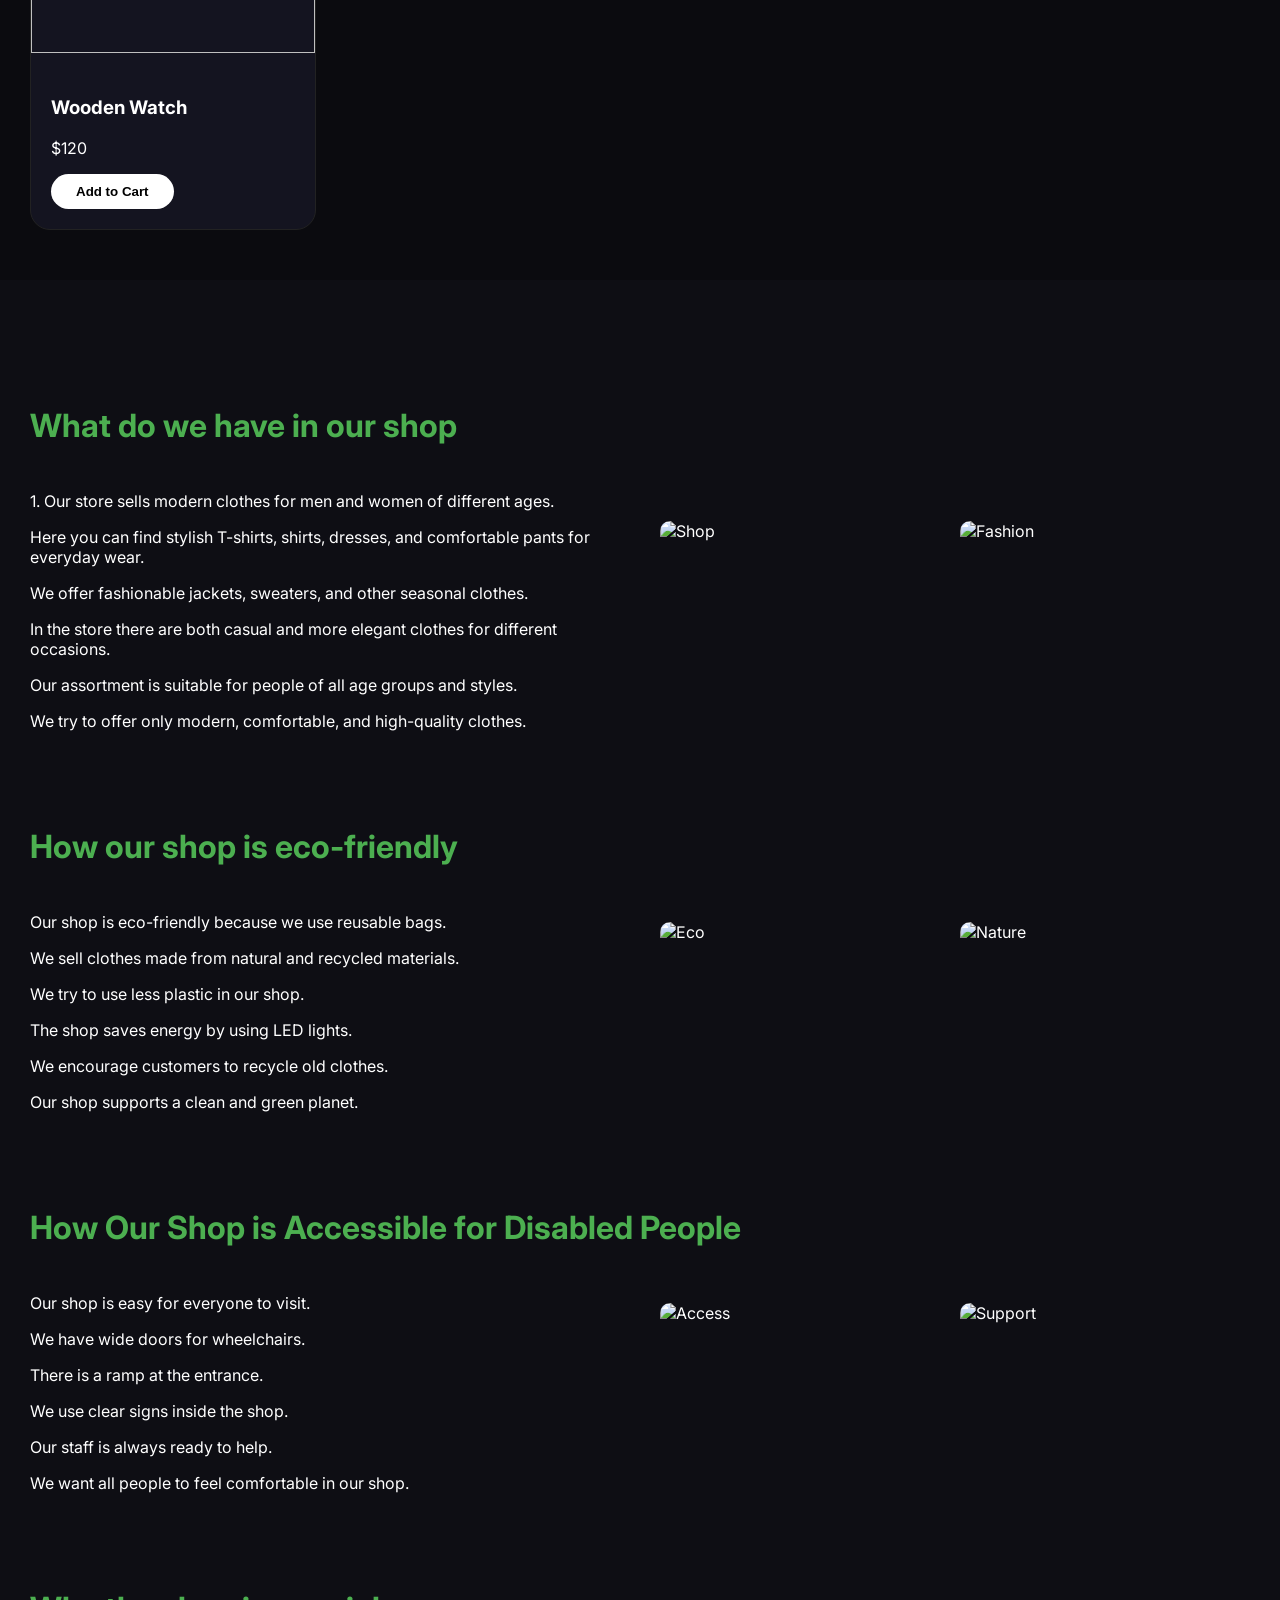
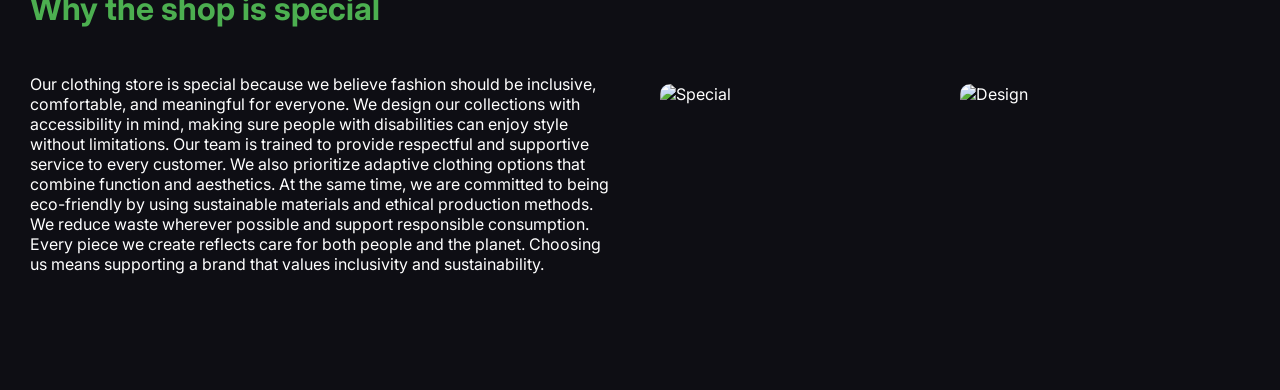
==== commit a802917b: "Add files via upload" ====
--- a/index.html
+++ b/index.html
@@ -9,10 +9,7 @@
 </head>
 <body>
 
-<!-- Контейнер для листочків -->
 <div id="leaf-container"></div>
-
-<!-- Аудіо для фонку (Матадор) -->
 <audio id="phonk-audio" src="https://www.myinstants.com/media/sounds/matador-phonk.mp3"></audio>
 
 <nav>
@@ -39,8 +36,25 @@
 
 <section class="about-section" id="about">
     <div class="about-content">
+        
+        <h2>What do we have in our shop</h2>
+        <div class="about-grid" style="margin-bottom: 80px;">
+            <div class="about-text">
+                <p>1. Our store sells modern clothes for men and women of different ages.</p>
+                <p>Here you can find stylish T-shirts, shirts, dresses, and comfortable pants for everyday wear.</p>
+                <p>We offer fashionable jackets, sweaters, and other seasonal clothes.</p>
+                <p>In the store there are both casual and more elegant clothes for different occasions.</p>
+                <p>Our assortment is suitable for people of all age groups and styles.</p>
+                <p>We try to offer only modern, comfortable, and high-quality clothes.</p>
+            </div>
+            <div class="about-images">
+                <img src="https://images.unsplash.com/photo-1441984904996-e0b6ba687e04?w=500" alt="Shop">
+                <img src="https://images.unsplash.com/photo-1445205174273-595106977c73?w=500" alt="Fashion">
+            </div>
+        </div>
+
         <h2>How our shop is eco-friendly</h2>
-        <div class="about-grid">
+        <div class="about-grid" style="margin-bottom: 80px;">
             <div class="about-text">
                 <p>Our shop is eco-friendly because we use reusable bags.</p>
                 <p>We sell clothes made from natural and recycled materials.</p>
@@ -50,8 +64,35 @@
                 <p>Our shop supports a clean and green planet.</p>
             </div>
             <div class="about-images">
-                <img src="https://images.unsplash.com/photo-1542601906990-b4d3fb778b09?w=500" alt="Plant 1">
-                <img src="https://images.unsplash.com/photo-1530836369250-ef72a3f5cda8?w=500" alt="Plant 2">
+                <img src="https://images.unsplash.com/photo-1542601906990-b4d3fb778b09?w=500" alt="Eco">
+                <img src="https://images.unsplash.com/photo-1530836369250-ef72a3f5cda8?w=500" alt="Nature">
+            </div>
+        </div>
+
+        <h2>How Our Shop is Accessible for Disabled People</h2>
+        <div class="about-grid" style="margin-bottom: 80px;">
+            <div class="about-text">
+                <p>Our shop is easy for everyone to visit.</p>
+                <p>We have wide doors for wheelchairs.</p>
+                <p>There is a ramp at the entrance.</p>
+                <p>We use clear signs inside the shop.</p>
+                <p>Our staff is always ready to help.</p>
+                <p>We want all people to feel comfortable in our shop.</p>
+            </div>
+            <div class="about-images">
+                <img src="https://images.unsplash.com/photo-1597047084897-51e81819a499?w=500" alt="Access">
+                <img src="https://images.unsplash.com/photo-1516733725897-1aa73b87c8e8?w=500" alt="Support">
+            </div>
+        </div>
+
+        <h2>Why the shop is special</h2>
+        <div class="about-grid">
+            <div class="about-text">
+                <p>Our clothing store is special because we believe fashion should be inclusive, comfortable, and meaningful for everyone. We design our collections with accessibility in mind, making sure people with disabilities can enjoy style without limitations. Our team is trained to provide respectful and supportive service to every customer. We also prioritize adaptive clothing options that combine function and aesthetics. At the same time, we are committed to being eco-friendly by using sustainable materials and ethical production methods. We reduce waste wherever possible and support responsible consumption. Every piece we create reflects care for both people and the planet. Choosing us means supporting a brand that values inclusivity and sustainability.</p>
+            </div>
+            <div class="about-images">
+                <img src="https://images.unsplash.com/photo-1573497019940-1c28c88b4f3e?w=500" alt="Special">
+                <img src="https://images.unsplash.com/photo-1523381210434-271e8be1f52b?w=500" alt="Design">
             </div>
         </div>
     </div>
@@ -67,7 +108,7 @@
 <div class="auth" id="auth">
     <div class="box">
         <h2>Login</h2>
-        <input id="user" placeholder="Your Name" style="width:100%; margin-bottom:10px; border:1px solid #333; background:#0b0b0f; color:white; padding: 10px; border-radius: 5px;">
+        <input id="user" placeholder="Your Name" style="width:100%; margin-bottom:10px; padding:10px; background:#0b0b0f; color:white; border:1px solid #333;">
         <button onclick="login()">Enter</button>
     </div>
 </div>
--- a/style.css
+++ b/style.css
@@ -1,115 +1,56 @@
-/* Додаткові стилі для листочків */
-#leaf-container {
-    position: fixed;
-    top: 0;
-    left: 0;
-    width: 100%;
-    height: 100%;
-    pointer-events: none; /* Щоб листочки не заважали клікати по кнопках */
-    z-index: 9999;
-    overflow: hidden;
+* { box-sizing: border-box; }
+body {
+    margin: 0;
+    padding: 0;
+    background-color: #0b0b0f;
+    color: white;
+    font-family: 'Inter', sans-serif;
+    overflow-x: hidden;
 }
 
+/* Анімація листків */
+#leaf-container { position: fixed; inset: 0; pointer-events: none; z-index: 9999; overflow: hidden; }
 .leaf {
-    position: absolute;
-    bottom: -50px;
-    width: 15px;
-    height: 15px;
-    background: #4caf50;
-    border-radius: 2px 15px; /* Форма листка */
-    opacity: 0.6;
+    position: absolute; bottom: -50px; width: 15px; height: 15px;
+    background: #4caf50; border-radius: 2px 15px; opacity: 0.6;
     animation: flyUp 6s linear forwards;
 }
-
 @keyframes flyUp {
-    0% {
-        transform: translateY(0) rotate(0deg);
-        left: var(--start-x);
-        opacity: 0;
-    }
+    0% { transform: translateY(0) rotate(0deg); left: var(--start-x); opacity: 0; }
     10% { opacity: 0.6; }
-    90% { opacity: 0.6; }
-    100% {
-        transform: translateY(-110vh) rotate(360deg);
-        left: var(--end-x);
-        opacity: 0;
-    }
-}
-
-/* Решта вашого коду залишається без змін */
-* { box-sizing: border-box; }
-body {
-    margin: 0; font-family: 'Inter', sans-serif;
-    background: #0b0b0f; color: white; overflow-x: hidden;
+    100% { transform: translateY(-110vh) rotate(360deg); left: var(--end-x); opacity: 0; }
 }
 
 nav {
-    position: fixed; top: 0; width: 100%; display: flex;
-    justify-content: space-between; align-items: center;
-    padding: 15px 30px; background: rgba(10,10,15,0.8);
-    backdrop-filter: blur(10px); z-index: 1000;
+    position: fixed; top: 0; width: 100%; display: flex; justify-content: space-between; align-items: center;
+    padding: 15px 30px; background: rgba(10,10,15,0.8); backdrop-filter: blur(10px); z-index: 1000;
 }
-
-nav input {
-    background: #1a1a25; border: 1px solid #333; color: white;
-    padding: 8px 15px; border-radius: 20px; outline: none;
-}
+nav input { background: #1a1a25; border: 1px solid #333; color: white; padding: 8px 15px; border-radius: 20px; outline: none; }
 
 .hero {
-    height: 100vh; display: flex; flex-direction: column;
-    justify-content: center; align-items: center;
+    height: 100vh; display: flex; flex-direction: column; justify-content: center; align-items: center;
     background: radial-gradient(circle at center, #1a1a25 0%, #0b0b0f 100%);
 }
-.hero h1 { font-size: 80px; margin: 0; letter-spacing: -2px; }
+.hero h1 { font-size: 80px; margin: 0; }
 
-.section { padding: 100px 30px; }
-.grid {
-    display: grid; grid-template-columns: repeat(auto-fit, minmax(280px, 1fr));
-    gap: 25px;
-}
-
-.card {
-    background: #141420; border-radius: 20px; overflow: hidden;
-    transition: 0.3s; cursor: pointer; border: 1px solid #222;
-}
-.card:hover { transform: translateY(-10px); border-color: #444; }
+.grid { display: grid; grid-template-columns: repeat(auto-fit, minmax(250px, 1fr)); gap: 25px; padding: 50px 30px; }
+.card { background: #141420; border-radius: 20px; overflow: hidden; border: 1px solid #222; }
 .card img { width: 100%; height: 250px; object-fit: cover; }
 .card-content { padding: 20px; }
 
 .about-section { padding: 100px 30px; background: #0e0e14; }
-.about-content { max-width: 1100px; margin: 0 auto; }
-.about-content h2 { font-size: 36px; margin-bottom: 40px; color: #4caf50; }
+.about-content h2 { color: #4caf50; font-size: 32px; margin-bottom: 30px; }
 .about-grid { display: grid; grid-template-columns: 1fr 1fr; gap: 40px; align-items: center; }
-.about-text p { font-size: 18px; line-height: 1.6; opacity: 0.8; }
-.about-images { display: grid; grid-template-columns: 1fr 1fr; gap: 15px; }
-.about-images img { width: 100%; border-radius: 15px; }
+.about-images { display: grid; grid-template-columns: 1fr 1fr; gap: 10px; }
+.about-images img { width: 100%; border-radius: 10px; height: 180px; object-fit: cover; }
 
-button {
-    padding: 12px 25px; border-radius: 30px; border: none;
-    background: white; color: black; font-weight: 600;
-    cursor: pointer; transition: 0.2s;
-}
-button:hover { transform: scale(1.05); background: #eee; }
+button { padding: 10px 25px; border-radius: 30px; cursor: pointer; border: none; font-weight: bold; background: white; color: black; }
+button:hover { background: #4caf50; color: white; }
 
-.cart {
-    position: fixed; right: -400px; top: 0; width: 350px; height: 100%;
-    background: #0f0f14; padding: 30px; transition: 0.4s; z-index: 2000;
-}
+.cart { position: fixed; right: -400px; top: 0; width: 350px; height: 100%; background: #0f0f14; padding: 20px; transition: 0.4s; z-index: 2000; }
 .cart.active { right: 0; }
-.overlay {
-    position: fixed; inset: 0; background: rgba(0,0,0,0.7);
-    display: none; z-index: 1500;
-}
+.overlay { position: fixed; inset: 0; background: rgba(0,0,0,0.7); display: none; z-index: 1500; }
 .overlay.active { display: block; }
-
-.auth {
-    position: fixed; inset: 0; display: none; align-items: center;
-    justify-content: center; background: rgba(0,0,0,0.8); z-index: 3000;
-}
+.auth { position: fixed; inset: 0; display: none; align-items: center; justify-content: center; background: rgba(0,0,0,0.8); z-index: 3000; }
 .auth.active { display: flex; }
-.box { background: #141420; padding: 40px; border-radius: 25px; text-align: center; }
-
-@media (max-width: 768px) {
-    .about-grid { grid-template-columns: 1fr; }
-    .hero h1 { font-size: 40px; }
-}+.box { background: #141420; padding: 30px; border-radius: 20px; text-align: center; }
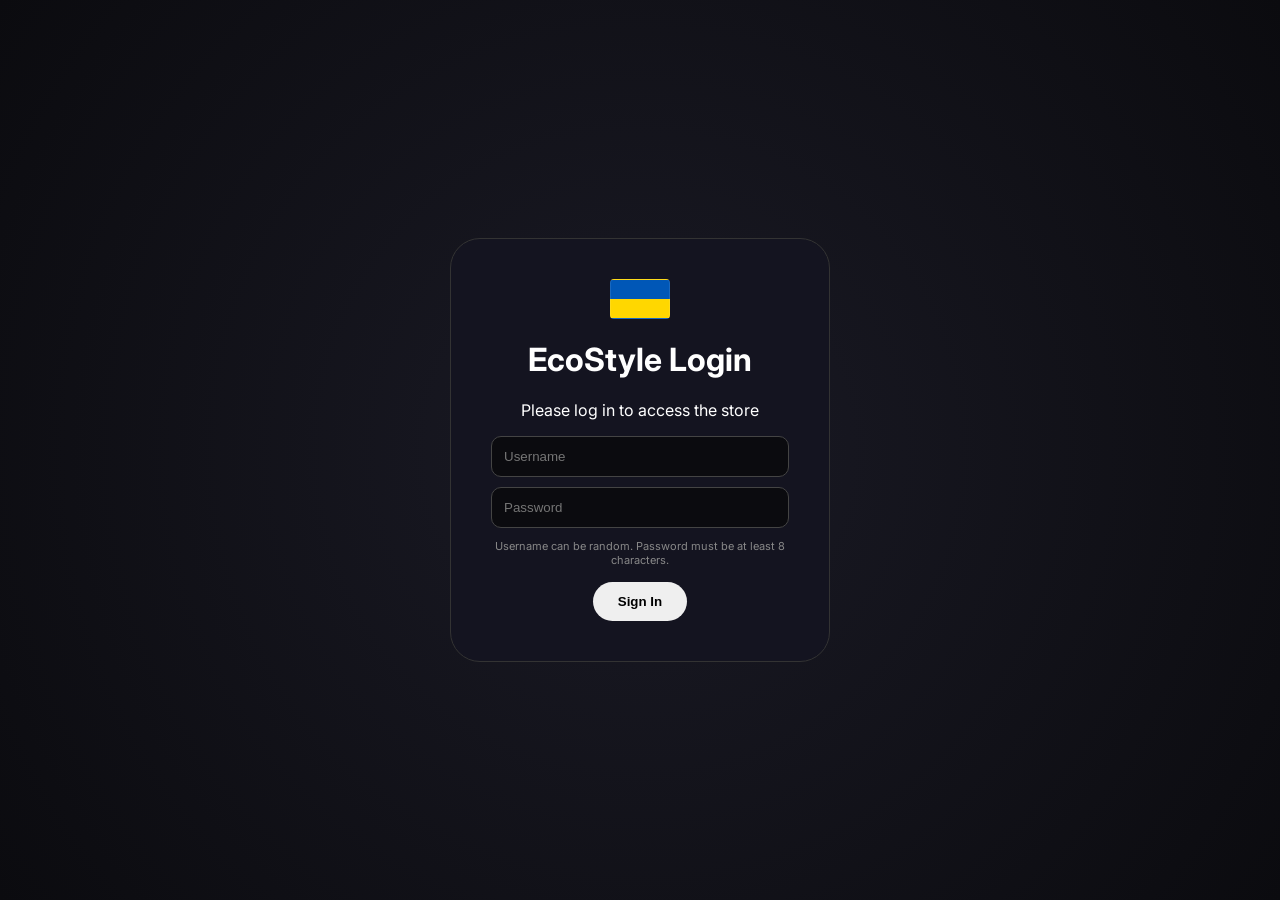
==== commit 27dd45b3: "Add files via upload" ====
--- a/index.html
+++ b/index.html
@@ -10,106 +10,144 @@
 <body>
 
 <div id="leaf-container"></div>
-<audio id="phonk-audio" src="https://www.myinstants.com/media/sounds/matador-phonk.mp3"></audio>
+<div id="flag-container"></div>
 
-<nav>
-    <div class="left">
-        <b>ECOSTYLE</b>
-        <input id="search" placeholder="Search..." oninput="render()">
+<!-- ЕКРАН ЛОГІНУ -->
+<div id="auth-screen" class="auth-full">
+    <div class="auth-box">
+        <div class="ua-flag-static"></div>
+        <h1>EcoStyle Login</h1>
+        <p>Please log in to access the store</p>
+        <input type="text" id="user-nick" placeholder="Username">
+        <input type="password" id="user-pass" placeholder="Password">
+        <p class="input-hint">Username can be random. Password must be at least 8 characters.</p>
+        <button onclick="login()">Sign In</button>
     </div>
-    <div class="right">
-        <button onclick="scrollAbout()">About Us</button>
-        <button onclick="toggleCart()">Cart</button>
-        <button onclick="openAuth()">Login</button>
-    </div>
-</nav>
+</div>
 
-<section class="hero">
-    <h1>GREEN STYLE</h1>
-    <p>The future of eco-fashion</p>
-    <button onclick="scrollShop()">Shop Now</button>
-</section>
+<!-- ГОЛОВНИЙ КОНТЕНТ -->
+<div id="main-content" style="display: none;">
+    <audio id="phonk-audio" src="https://www.myinstants.com/media/sounds/matador-phonk.mp3"></audio>
 
-<section class="section" id="shop">
-    <div class="grid" id="grid"></div>
-</section>
+    <nav>
+        <div class="left">
+            <b>ECOSTYLE</b>
+            <input id="search" placeholder="Search..." oninput="render()">
+        </div>
+        <div class="right">
+            <button onclick="scrollAbout()">About Us</button>
+            <button onclick="toggleCart()">Cart</button>
+            <span id="display-name" style="margin-left: 15px; color: #4caf50; font-weight: bold;"></span>
+        </div>
+    </nav>
 
-<section class="about-section" id="about">
-    <div class="about-content">
-        
-        <h2>What do we have in our shop</h2>
-        <div class="about-grid" style="margin-bottom: 80px;">
-            <div class="about-text">
-                <p>1. Our store sells modern clothes for men and women of different ages.</p>
-                <p>Here you can find stylish T-shirts, shirts, dresses, and comfortable pants for everyday wear.</p>
-                <p>We offer fashionable jackets, sweaters, and other seasonal clothes.</p>
-                <p>In the store there are both casual and more elegant clothes for different occasions.</p>
-                <p>Our assortment is suitable for people of all age groups and styles.</p>
-                <p>We try to offer only modern, comfortable, and high-quality clothes.</p>
-            </div>
-            <div class="about-images">
-                <img src="https://images.unsplash.com/photo-1441984904996-e0b6ba687e04?w=500" alt="Shop">
-                <img src="https://images.unsplash.com/photo-1445205174273-595106977c73?w=500" alt="Fashion">
+    <section class="hero">
+        <h1>GREEN STYLE</h1>
+        <p>The future of eco-fashion</p>
+        <button onclick="scrollShop()">Shop Now</button>
+    </section>
+
+    <section class="section" id="shop">
+        <div class="grid" id="grid"></div>
+    </section>
+
+    <!-- РОЗДІЛ ABOUT US -->
+    <section class="about-section locked" id="about">
+        <div id="about-lock-overlay">
+            <div class="lock-message">
+                <h2>Content Locked 🔒</h2>
+                <p>Complete your first order to unlock the "About Us" section!</p>
             </div>
         </div>
+        
+        <div class="about-content">
+            <!-- Текст 1 -->
+            <h2>What do we have in our shop</h2>
+            <div class="about-grid">
+                <div class="about-text">
+                    <p>1. Our store sells modern clothes for men and women of different ages.</p>
+                    <p>Here you can find stylish T-shirts, shirts, dresses, and comfortable pants for everyday wear.</p>
+                    <p>We offer fashionable jackets, sweaters, and other seasonal clothes.</p>
+                    <p>In the store there are both casual and more elegant clothes for different occasions.</p>
+                    <p>Our assortment is suitable for people of all age groups and styles.</p>
+                    <p>We try to offer only modern, comfortable, and high-quality clothes.</p>
+                </div>
+                <div class="about-images">
+                    <img src="https://images.unsplash.com/photo-1441984904996-e0b6ba687e04?w=500">
+                    <img src="https://images.unsplash.com/photo-1445205174273-595106977c73?w=500">
+                </div>
+            </div>
 
-        <h2>How our shop is eco-friendly</h2>
-        <div class="about-grid" style="margin-bottom: 80px;">
-            <div class="about-text">
-                <p>Our shop is eco-friendly because we use reusable bags.</p>
-                <p>We sell clothes made from natural and recycled materials.</p>
-                <p>We try to use less plastic in our shop.</p>
-                <p>The shop saves energy by using LED lights.</p>
-                <p>We encourage customers to recycle old clothes.</p>
-                <p>Our shop supports a clean and green planet.</p>
+            <!-- Текст 2 -->
+            <h2>How our shop is eco-friendly</h2>
+            <div class="about-grid">
+                <div class="about-text">
+                    <p>Our shop is eco-friendly because we use reusable bags.</p>
+                    <p>We sell clothes made from natural and recycled materials.</p>
+                    <p>We try to use less plastic in our shop.</p>
+                    <p>The shop saves energy by using LED lights.</p>
+                    <p>We encourage customers to recycle old clothes.</p>
+                    <p>Our shop supports a clean and green planet.</p>
+                </div>
+                <div class="about-images">
+                    <img src="https://images.unsplash.com/photo-1542601906990-b4d3fb778b09?w=500">
+                    <img src="https://images.unsplash.com/photo-1530836369250-ef72a3f5cda8?w=500">
+                </div>
             </div>
-            <div class="about-images">
-                <img src="https://images.unsplash.com/photo-1542601906990-b4d3fb778b09?w=500" alt="Eco">
-                <img src="https://images.unsplash.com/photo-1530836369250-ef72a3f5cda8?w=500" alt="Nature">
+
+            <!-- Текст 3 -->
+            <h2>How Our Shop is Accessible for Disabled People</h2>
+            <div class="about-grid">
+                <div class="about-text">
+                    <p>Our shop is easy for everyone to visit.</p>
+                    <p>We have wide doors for wheelchairs.</p>
+                    <p>There is a ramp at the entrance.</p>
+                    <p>We use clear signs inside the shop.</p>
+                    <p>Our staff is always ready to help.</p>
+                    <p>We want all people to feel comfortable in our shop.</p>
+                </div>
+                <div class="about-images">
+                    <img src="https://images.unsplash.com/photo-1508847154043-be5407fcaa5a?w=500">
+                    <img src="https://images.unsplash.com/photo-1516733968668-dbdce39c46ef?w=500">
+                </div>
+            </div>
+
+            <!-- Текст 4 -->
+            <h2>Why the shop is special</h2>
+            <div class="about-grid">
+                <div class="about-text">
+                    <p>Our clothing store is special because we believe fashion should be inclusive, comfortable, and meaningful for everyone. We design our collections with accessibility in mind, making sure people with disabilities can enjoy style without limitations. Our team is trained to provide respectful and supportive service to every customer. We also prioritize adaptive clothing options that combine function and aesthetics. At the same time, we are committed to being eco-friendly by using sustainable materials and ethical production methods. We reduce waste wherever possible and support responsible consumption. Every piece we create reflects care for both people and the planet. Choosing us means supporting a brand that values inclusivity and sustainability.</p>
+                </div>
+                <div class="about-images">
+                    <img src="https://images.unsplash.com/photo-1573497620053-ea5300f94f21?w=500">
+                    <img src="https://images.unsplash.com/photo-1556905055-8f358a7a4bb4?w=500">
+                </div>
             </div>
         </div>
+    </section>
 
-        <h2>How Our Shop is Accessible for Disabled People</h2>
-        <div class="about-grid" style="margin-bottom: 80px;">
-            <div class="about-text">
-                <p>Our shop is easy for everyone to visit.</p>
-                <p>We have wide doors for wheelchairs.</p>
-                <p>There is a ramp at the entrance.</p>
-                <p>We use clear signs inside the shop.</p>
-                <p>Our staff is always ready to help.</p>
-                <p>We want all people to feel comfortable in our shop.</p>
+    <div class="overlay" id="overlay" onclick="closeAll()"></div>
+    <div class="cart" id="cart">
+        <h2>Your Cart</h2>
+        <div id="cartItems"></div>
+        <button onclick="openPayment()" style="width:100%; margin-top:20px;">Checkout</button>
+    </div>
+
+    <div id="payment-modal" class="payment-modal">
+        <div class="payment-box">
+            <h3>Secure Payment</h3>
+            <div class="card-visual">
+                <div class="chip"></div>
+                <input type="text" id="card-num" placeholder="0000 0000 0000 0000" maxlength="19">
+                <div class="card-row">
+                    <input type="text" id="card-date" placeholder="MM/YY" maxlength="5">
+                    <input type="text" id="card-cvv" placeholder="CVV" maxlength="3">
+                </div>
             </div>
-            <div class="about-images">
-                <img src="https://images.unsplash.com/photo-1597047084897-51e81819a499?w=500" alt="Access">
-                <img src="https://images.unsplash.com/photo-1516733725897-1aa73b87c8e8?w=500" alt="Support">
-            </div>
+            <p class="input-hint">You can enter any random numbers for the card details.</p>
+            <button class="pay-btn" onclick="processPayment()">Pay Now</button>
+            <button class="cancel-btn" onclick="closeAll()">Cancel</button>
         </div>
-
-        <h2>Why the shop is special</h2>
-        <div class="about-grid">
-            <div class="about-text">
-                <p>Our clothing store is special because we believe fashion should be inclusive, comfortable, and meaningful for everyone. We design our collections with accessibility in mind, making sure people with disabilities can enjoy style without limitations. Our team is trained to provide respectful and supportive service to every customer. We also prioritize adaptive clothing options that combine function and aesthetics. At the same time, we are committed to being eco-friendly by using sustainable materials and ethical production methods. We reduce waste wherever possible and support responsible consumption. Every piece we create reflects care for both people and the planet. Choosing us means supporting a brand that values inclusivity and sustainability.</p>
-            </div>
-            <div class="about-images">
-                <img src="https://images.unsplash.com/photo-1573497019940-1c28c88b4f3e?w=500" alt="Special">
-                <img src="https://images.unsplash.com/photo-1523381210434-271e8be1f52b?w=500" alt="Design">
-            </div>
-        </div>
-    </div>
-</section>
-
-<div class="overlay" id="overlay" onclick="toggleCart()"></div>
-<div class="cart" id="cart">
-    <h2>Your Cart</h2>
-    <div id="cartItems"></div>
-    <button onclick="checkout()" style="width:100%; margin-top:20px;">Checkout</button>
-</div>
-
-<div class="auth" id="auth">
-    <div class="box">
-        <h2>Login</h2>
-        <input id="user" placeholder="Your Name" style="width:100%; margin-bottom:10px; padding:10px; background:#0b0b0f; color:white; border:1px solid #333;">
-        <button onclick="login()">Enter</button>
     </div>
 </div>
 
--- a/style.css
+++ b/style.css
@@ -1,56 +1,93 @@
 * { box-sizing: border-box; }
-body {
-    margin: 0;
-    padding: 0;
-    background-color: #0b0b0f;
-    color: white;
-    font-family: 'Inter', sans-serif;
-    overflow-x: hidden;
+body { margin: 0; background: #0b0b0f; color: white; font-family: 'Inter', sans-serif; overflow-x: hidden; }
+
+/* АНІМАЦІЇ */
+#leaf-container, #flag-container { 
+    position: fixed; 
+    inset: 0; 
+    pointer-events: none; 
+    z-index: 9999; 
 }
 
-/* Анімація листків */
-#leaf-container { position: fixed; inset: 0; pointer-events: none; z-index: 9999; overflow: hidden; }
-.leaf {
-    position: absolute; bottom: -50px; width: 15px; height: 15px;
-    background: #4caf50; border-radius: 2px 15px; opacity: 0.6;
-    animation: flyUp 6s linear forwards;
+.card { 
+    background: rgba(255, 255, 255, 0.1); 
+    backdrop-filter: blur(10px);
+    border-radius: 20px; 
+    overflow: hidden; 
+    border: 1px solid rgba(255, 255, 255, 0.2);
+    transition: transform 0.3s ease;
 }
+.card:hover { transform: translateY(-10px); }
+.card img { width: 100%; height: 250px; object-fit: cover; opacity: 0.9; }
+.card-content { padding: 20px; text-align: center; }
+
+/* ЛОГІН */
+.auth-full {
+    position: fixed; inset: 0; z-index: 10000;
+    background: radial-gradient(circle, #1a1a25 0%, #0b0b0f 100%);
+    display: flex; align-items: center; justify-content: center;
+}
+.auth-box { background: #141420; padding: 40px; border-radius: 30px; text-align: center; border: 1px solid #333; width: 380px; }
+.auth-box input { display: block; width: 100%; padding: 12px; margin: 10px 0; background: #0b0b0f; border: 1px solid #444; color: white; border-radius: 10px; outline: none; }
+.input-hint { font-size: 11px; color: #888; margin-bottom: 15px; }
+
+/* ПРАПОРИ ТА ЛИСТЯ */
+.ua-flag-static, .flag-unit {
+    width: 60px; height: 40px; margin: 0 auto 15px;
+    background: linear-gradient(to bottom, #0057b7 50%, #ffd700 50%);
+    border-radius: 4px; border: 1px solid rgba(255,255,255,0.1);
+}
+.flag-unit { position: absolute; bottom: -60px; width: 40px; height: 25px; animation: flyUp 8s linear forwards; }
+.leaf { position: absolute; bottom: -50px; width: 15px; height: 15px; background: #4caf50; border-radius: 2px 15px; opacity: 0.6; animation: flyUp 6s linear forwards; }
+
 @keyframes flyUp {
     0% { transform: translateY(0) rotate(0deg); left: var(--start-x); opacity: 0; }
-    10% { opacity: 0.6; }
-    100% { transform: translateY(-110vh) rotate(360deg); left: var(--end-x); opacity: 0; }
+    15% { opacity: 1; }
+    100% { transform: translateY(-115vh) rotate(360deg); left: var(--end-x); opacity: 0; }
 }
 
-nav {
-    position: fixed; top: 0; width: 100%; display: flex; justify-content: space-between; align-items: center;
-    padding: 15px 30px; background: rgba(10,10,15,0.8); backdrop-filter: blur(10px); z-index: 1000;
+/* ABOUT SECTION */
+.about-section { position: relative; padding: 80px 30px; background: #0e0e14; }
+.about-section.locked .about-content { filter: blur(20px); pointer-events: none; }
+#about-lock-overlay { position: absolute; inset: 0; display: none; align-items: center; justify-content: center; z-index: 100; }
+.about-section.locked #about-lock-overlay { display: flex; }
+.lock-message { background: rgba(20,20,32,0.9); padding: 30px; border-radius: 20px; border: 1px solid #4caf50; text-align: center;}
+
+.about-grid { 
+    display: grid; 
+    grid-template-columns: 1fr 1fr; 
+    gap: 40px; 
+    margin-bottom: 80px; 
+    align-items: center;
 }
+.about-text p { font-size: 16px; line-height: 1.6; color: #ccc; margin-bottom: 10px; }
+.about-images { display: grid; grid-template-columns: 1fr 1fr; gap: 15px; }
+.about-images img { width: 100%; height: 200px; object-fit: cover; border-radius: 15px; border: 1px solid #333; }
+
+/* ОПЛАТА */
+.payment-modal { position: fixed; inset: 0; background: rgba(0,0,0,0.9); display: none; align-items: center; justify-content: center; z-index: 3000; }
+.payment-box { background: #141420; padding: 30px; border-radius: 20px; width: 400px; text-align: center; }
+.card-visual { background: linear-gradient(135deg, #333, #111); padding: 25px; border-radius: 15px; text-align: left; margin-bottom: 20px; }
+.chip { width: 40px; height: 30px; background: #d4af37; border-radius: 5px; margin-bottom: 20px; }
+.card-visual input { background: transparent; border: none; color: white; font-size: 18px; width: 100%; border-bottom: 1px solid rgba(255,255,255,0.2); margin-bottom: 15px; outline: none; }
+.card-row { display: flex; gap: 20px; }
+.pay-btn { background: #4caf50; color: white; width: 100%; padding: 15px; font-size: 18px; border-radius: 10px; cursor: pointer; border: none; }
+.cancel-btn { background: transparent; color: #ff4444; border: 1px solid #ff4444; width: 100%; padding: 10px; border-radius: 10px; cursor: pointer; margin-top: 10px; }
+
+/* НАВІГАЦІЯ */
+nav { position: fixed; top: 0; width: 100%; display: flex; justify-content: space-between; padding: 15px 30px; background: rgba(10,10,15,0.8); backdrop-filter: blur(10px); z-index: 1000; align-items: center; }
 nav input { background: #1a1a25; border: 1px solid #333; color: white; padding: 8px 15px; border-radius: 20px; outline: none; }
+.hero { height: 100vh; display: flex; flex-direction: column; justify-content: center; align-items: center; text-align: center; }
+.hero h1 { font-size: 80px; margin: 0; color: #4caf50; }
+.grid { display: grid; grid-template-columns: repeat(auto-fit, minmax(250px, 1fr)); gap: 25px; padding: 50px 30px; }
+button { padding: 12px 25px; border-radius: 30px; cursor: pointer; border: none; font-weight: bold; transition: 0.3s; }
 
-.hero {
-    height: 100vh; display: flex; flex-direction: column; justify-content: center; align-items: center;
-    background: radial-gradient(circle at center, #1a1a25 0%, #0b0b0f 100%);
-}
-.hero h1 { font-size: 80px; margin: 0; }
-
-.grid { display: grid; grid-template-columns: repeat(auto-fit, minmax(250px, 1fr)); gap: 25px; padding: 50px 30px; }
-.card { background: #141420; border-radius: 20px; overflow: hidden; border: 1px solid #222; }
-.card img { width: 100%; height: 250px; object-fit: cover; }
-.card-content { padding: 20px; }
-
-.about-section { padding: 100px 30px; background: #0e0e14; }
-.about-content h2 { color: #4caf50; font-size: 32px; margin-bottom: 30px; }
-.about-grid { display: grid; grid-template-columns: 1fr 1fr; gap: 40px; align-items: center; }
-.about-images { display: grid; grid-template-columns: 1fr 1fr; gap: 10px; }
-.about-images img { width: 100%; border-radius: 10px; height: 180px; object-fit: cover; }
-
-button { padding: 10px 25px; border-radius: 30px; cursor: pointer; border: none; font-weight: bold; background: white; color: black; }
-button:hover { background: #4caf50; color: white; }
-
-.cart { position: fixed; right: -400px; top: 0; width: 350px; height: 100%; background: #0f0f14; padding: 20px; transition: 0.4s; z-index: 2000; }
+.cart { position: fixed; right: -400px; top: 0; width: 350px; height: 100%; background: #0f0f14; padding: 20px; transition: 0.4s; z-index: 2000; border-left: 1px solid #333; }
 .cart.active { right: 0; }
 .overlay { position: fixed; inset: 0; background: rgba(0,0,0,0.7); display: none; z-index: 1500; }
 .overlay.active { display: block; }
-.auth { position: fixed; inset: 0; display: none; align-items: center; justify-content: center; background: rgba(0,0,0,0.8); z-index: 3000; }
-.auth.active { display: flex; }
-.box { background: #141420; padding: 30px; border-radius: 20px; text-align: center; }+
+@media (max-width: 768px) {
+    .about-grid { grid-template-columns: 1fr; }
+    .hero h1 { font-size: 50px; }
+}
